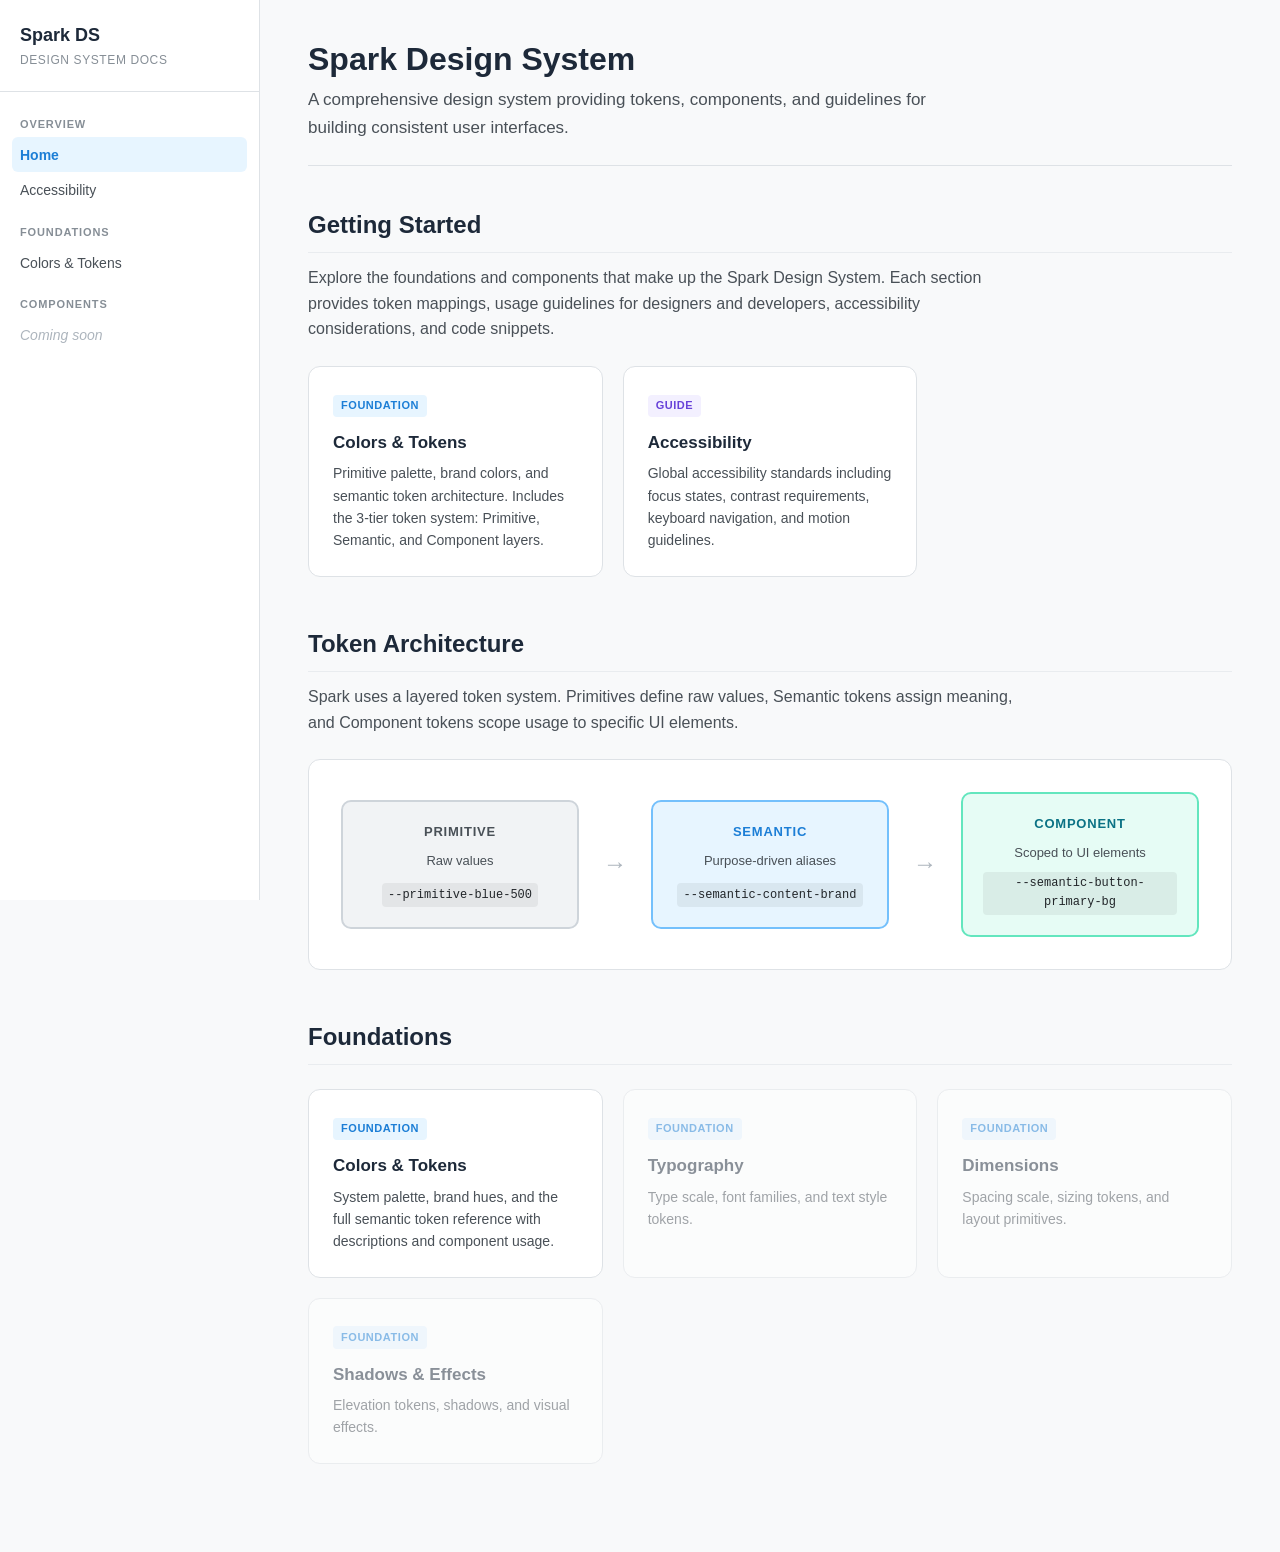
==== index.html @ 82841c3b "Add initial design system docs site with colors/tokens page Scaffold the Spark DS documentation site" ====
<!DOCTYPE html>
<html lang="en">
<head>
  <meta charset="UTF-8">
  <meta name="viewport" content="width=device-width, initial-scale=1.0">
  <title>Spark Design System</title>
  <link rel="stylesheet" href="css/tokens.css">
  <link rel="stylesheet" href="css/styles.css">
</head>
<body>
  <a href="#main" class="skip-link">Skip to main content</a>

  <button class="sidebar-toggle" aria-label="Toggle navigation" aria-expanded="false">
    <svg xmlns="http://www.w3.org/2000/svg" fill="none" viewBox="0 0 24 24" stroke="currentColor" stroke-width="2">
      <path stroke-linecap="round" stroke-linejoin="round" d="M4 6h16M4 12h16M4 18h16"/>
    </svg>
  </button>

  <div class="site-wrapper">
    <aside class="sidebar" role="navigation" aria-label="Main navigation">
      <div class="sidebar-header">
        <h1>Spark DS</h1>
        <div class="subtitle">Design System Docs</div>
      </div>
      <nav>
        <div class="sidebar-section">
          <div class="sidebar-section-title">Overview</div>
          <a href="index.html" class="sidebar-link active">Home</a>
          <a href="accessibility.html" class="sidebar-link">Accessibility</a>
        </div>
        <div class="sidebar-section">
          <div class="sidebar-section-title">Foundations</div>
          <a href="colors.html" class="sidebar-link">Colors &amp; Tokens</a>
        </div>
        <div class="sidebar-section">
          <div class="sidebar-section-title">Components</div>
          <span class="sidebar-link" style="color:#ADB5BD; font-style:italic;">Coming soon</span>
        </div>
      </nav>
    </aside>

    <main class="main-content" id="main">
      <div class="page-header">
        <h1>Spark Design System</h1>
        <p>A comprehensive design system providing tokens, components, and guidelines for building consistent user interfaces.</p>
      </div>

      <div class="doc-section">
        <h2>Getting Started</h2>
        <p>Explore the foundations and components that make up the Spark Design System. Each section provides token mappings, usage guidelines for designers and developers, accessibility considerations, and code snippets.</p>

        <div class="home-grid">
          <a href="colors.html" class="home-card">
            <span class="card-tag card-tag-foundation">Foundation</span>
            <h3>Colors &amp; Tokens</h3>
            <p>Primitive palette, brand colors, and semantic token architecture. Includes the 3-tier token system: Primitive, Semantic, and Component layers.</p>
          </a>

          <a href="accessibility.html" class="home-card">
            <span class="card-tag card-tag-guide">Guide</span>
            <h3>Accessibility</h3>
            <p>Global accessibility standards including focus states, contrast requirements, keyboard navigation, and motion guidelines.</p>
          </a>
        </div>
      </div>

      <div class="doc-section">
        <h2>Token Architecture</h2>
        <p>Spark uses a layered token system. Primitives define raw values, Semantic tokens assign meaning, and Component tokens scope usage to specific UI elements.</p>

        <div class="architecture-diagram">
          <div class="arch-layer arch-layer-primitive">
            <h4>Primitive</h4>
            <p>Raw values</p>
            <code>--primitive-blue-500</code>
          </div>
          <div class="arch-arrow" aria-hidden="true">&#8594;</div>
          <div class="arch-layer arch-layer-semantic">
            <h4>Semantic</h4>
            <p>Purpose-driven aliases</p>
            <code>--semantic-content-brand</code>
          </div>
          <div class="arch-arrow" aria-hidden="true">&#8594;</div>
          <div class="arch-layer arch-layer-component">
            <h4>Component</h4>
            <p>Scoped to UI elements</p>
            <code>--semantic-button-primary-bg</code>
          </div>
        </div>
      </div>

      <div class="doc-section">
        <h2>Foundations</h2>
        <div class="home-grid">
          <a href="colors.html" class="home-card">
            <span class="card-tag card-tag-foundation">Foundation</span>
            <h3>Colors &amp; Tokens</h3>
            <p>System palette, brand hues, and the full semantic token reference with descriptions and component usage.</p>
          </a>
          <div class="home-card" style="opacity:0.5; pointer-events:none;">
            <span class="card-tag card-tag-foundation">Foundation</span>
            <h3>Typography</h3>
            <p>Type scale, font families, and text style tokens.</p>
          </div>
          <div class="home-card" style="opacity:0.5; pointer-events:none;">
            <span class="card-tag card-tag-foundation">Foundation</span>
            <h3>Dimensions</h3>
            <p>Spacing scale, sizing tokens, and layout primitives.</p>
          </div>
          <div class="home-card" style="opacity:0.5; pointer-events:none;">
            <span class="card-tag card-tag-foundation">Foundation</span>
            <h3>Shadows &amp; Effects</h3>
            <p>Elevation tokens, shadows, and visual effects.</p>
          </div>
        </div>
      </div>
    </main>
  </div>

  <script src="js/main.js"></script>
</body>
</html>
---- css/tokens.css ----
:root {
  /* ============================================
     PRIMITIVE / SYSTEM COLORS
     Base palette values - do not use directly in components
     ============================================ */

  /* Neutral */
  --primitive-neutral-0: #FFFFFF;
  --primitive-neutral-50: #F8F9FA;
  --primitive-neutral-100: #F1F3F5;
  --primitive-neutral-200: #E9ECEF;
  --primitive-neutral-300: #DEE2E6;
  --primitive-neutral-400: #CED4DA;
  --primitive-neutral-500: #ADB5BD;
  --primitive-neutral-600: #868E96;
  --primitive-neutral-700: #495057;
  --primitive-neutral-800: #343A40;
  --primitive-neutral-900: #212529;
  --primitive-neutral-1000: #000000;

  /* Blue */
  --primitive-blue-100: #D0EBFF;
  --primitive-blue-200: #A5D8FF;
  --primitive-blue-300: #74C0FC;
  --primitive-blue-400: #339AF0;
  --primitive-blue-500: #1C7ED6;

  /* Deep Blue */
  --primitive-deep-blue-100: #D0D5DD;
  --primitive-deep-blue-200: #98A2B3;
  --primitive-deep-blue-300: #475467;
  --primitive-deep-blue-400: #344054;
  --primitive-deep-blue-500: #1D2939;

  /* Orange */
  --primitive-orange-100: #FFE8CC;
  --primitive-orange-200: #FFD19A;
  --primitive-orange-300: #FFA94D;
  --primitive-orange-400: #FF922B;
  --primitive-orange-500: #F76707;

  /* Pink */
  --primitive-pink-100: #FFDEEB;
  --primitive-pink-200: #FCC2D7;
  --primitive-pink-300: #FAA2C1;
  --primitive-pink-400: #F06595;
  --primitive-pink-500: #E64980;

  /* Violet */
  --primitive-violet-100: #E5DBFF;
  --primitive-violet-200: #D0BFFF;
  --primitive-violet-300: #B197FC;
  --primitive-violet-400: #9775FA;
  --primitive-violet-500: #7950F2;

  /* Red */
  --primitive-red-100: #FFE3E3;
  --primitive-red-200: #FFC9C9;
  --primitive-red-300: #FFA8A8;
  --primitive-red-400: #FF6B6B;
  --primitive-red-500: #FA5252;
  --primitive-red-600: #F03E3E;
  --primitive-red-700: #E03131;

  /* Green */
  --primitive-green-100: #D3F9D8;
  --primitive-green-200: #B2F2BB;
  --primitive-green-300: #8CE99A;
  --primitive-green-400: #51CF66;
  --primitive-green-500: #40C057;
  --primitive-green-600: #37B24D;
  --primitive-green-700: #2F9E44;

  /* Yellow */
  --primitive-yellow-100: #FFF3BF;
  --primitive-yellow-200: #FFEC99;
  --primitive-yellow-300: #FFE066;
  --primitive-yellow-400: #FFD43B;
  --primitive-yellow-500: #FCC419;
  --primitive-yellow-600: #FAB005;

  /* ============================================
     BRAND COLORS
     Brand palette - 5 shades per hue
     ============================================ */

  --brand-neutral-100: #F1F3F5;
  --brand-neutral-200: #E9ECEF;
  --brand-neutral-300: #DEE2E6;
  --brand-neutral-400: #CED4DA;
  --brand-neutral-500: #ADB5BD;

  --brand-blue-100: #D0EBFF;
  --brand-blue-200: #A5D8FF;
  --brand-blue-300: #74C0FC;
  --brand-blue-400: #339AF0;
  --brand-blue-500: #1C7ED6;

  --brand-deep-blue-100: #D0D5DD;
  --brand-deep-blue-200: #98A2B3;
  --brand-deep-blue-300: #475467;
  --brand-deep-blue-400: #344054;
  --brand-deep-blue-500: #1D2939;

  --brand-orange-100: #FFE8CC;
  --brand-orange-200: #FFD19A;
  --brand-orange-300: #FFA94D;
  --brand-orange-400: #FF922B;
  --brand-orange-500: #F76707;

  --brand-pink-100: #FFDEEB;
  --brand-pink-200: #FCC2D7;
  --brand-pink-300: #FAA2C1;
  --brand-pink-400: #F06595;
  --brand-pink-500: #E64980;

  --brand-violet-100: #E5DBFF;
  --brand-violet-200: #D0BFFF;
  --brand-violet-300: #B197FC;
  --brand-violet-400: #9775FA;
  --brand-violet-500: #7950F2;

  /* ============================================
     SEMANTIC TOKENS - BORDER
     ============================================ */
  --semantic-border-default: var(--primitive-neutral-300);
  --semantic-border-strong: var(--primitive-neutral-500);
  --semantic-border-active: var(--primitive-blue-500);
  --semantic-border-inverse: var(--primitive-neutral-0);
  --semantic-border-dark: var(--primitive-neutral-700);

  /* ============================================
     SEMANTIC TOKENS - CONTENT
     ============================================ */
  --semantic-content-brand: var(--primitive-blue-500);
  --semantic-content-inverse: var(--primitive-neutral-0);
  --semantic-content-primary: var(--primitive-neutral-900);
  --semantic-content-secondary: var(--primitive-neutral-600);
  --semantic-content-tertiary: var(--primitive-neutral-500);

  /* ============================================
     SEMANTIC TOKENS - SURFACE
     ============================================ */
  --semantic-surface-brand: var(--primitive-blue-500);
  --semantic-surface-canvas: var(--primitive-neutral-50);
  --semantic-surface-inverse: var(--primitive-neutral-900);
  --semantic-surface-muted: var(--primitive-neutral-100);
  --semantic-surface-subtle: var(--primitive-neutral-200);
  --semantic-surface-sunken: var(--primitive-neutral-100);
  --semantic-surface-tooltip: var(--primitive-neutral-800);
  --semantic-surface-white: var(--primitive-neutral-0);

  /* ============================================
     SEMANTIC TOKENS - ACTION
     ============================================ */

  /* Action / Primary */
  --semantic-action-primary-bg-default: var(--primitive-blue-500);
  --semantic-action-primary-bg-hover: var(--primitive-blue-400);
  --semantic-action-primary-bg-click-on: var(--primitive-blue-500);
  --semantic-action-primary-bg-inverse: var(--primitive-neutral-0);
  --semantic-action-primary-border-default: var(--primitive-neutral-300);
  --semantic-action-primary-border-hover: var(--primitive-blue-500);
  --semantic-action-primary-border-click-on: var(--primitive-blue-400);
  --semantic-action-primary-border-focus: var(--primitive-blue-300);
  --semantic-action-primary-content-on-surface: var(--primitive-neutral-900);
  --semantic-action-primary-content-on-surface-subtle: var(--primitive-neutral-600);
  --semantic-action-primary-content-on-surface-inverse: var(--primitive-neutral-0);
  --semantic-action-primary-content-on-surface-active: var(--primitive-blue-500);
  --semantic-action-primary-content-on-surface-hover: var(--primitive-blue-400);

  /* Action / Secondary */
  --semantic-action-secondary-bg-default: var(--primitive-neutral-0);
  --semantic-action-secondary-bg-hover: var(--primitive-neutral-50);
  --semantic-action-secondary-bg-click-on: var(--primitive-neutral-100);
  --semantic-action-secondary-on-surface: var(--primitive-neutral-900);
  --semantic-action-secondary-border: var(--primitive-neutral-300);

  /* Action / Disabled */
  --semantic-action-disabled-bg-primary: var(--primitive-neutral-100);
  --semantic-action-disabled-bg-secondary: var(--primitive-neutral-200);
  --semantic-action-disabled-bg-tertiary: var(--primitive-neutral-50);
  --semantic-action-disabled-content-on-surface: var(--primitive-neutral-400);
  --semantic-action-disabled-border: var(--primitive-neutral-200);

  /* Action / Danger */
  --semantic-action-danger-border: var(--primitive-red-500);
  --semantic-action-danger-content-on-surface: var(--primitive-red-500);

  /* ============================================
     SEMANTIC TOKENS - BUTTON
     ============================================ */

  /* Button / Primary */
  --semantic-button-primary-bg-default: var(--primitive-blue-500);
  --semantic-button-primary-bg-hover-click-on: var(--primitive-blue-400);
  --semantic-button-primary-content-on-surface: var(--primitive-neutral-0);

  /* Button / Secondary */
  --semantic-button-secondary-bg-default: var(--primitive-neutral-0);
  --semantic-button-secondary-bg-hover: var(--primitive-neutral-50);
  --semantic-button-secondary-bg-click-on: var(--primitive-neutral-100);
  --semantic-button-secondary-border: var(--primitive-neutral-300);
  --semantic-button-secondary-border-hover: var(--primitive-blue-500);
  --semantic-button-secondary-content-on-surface: var(--primitive-neutral-900);

  /* Button / Tertiary */
  --semantic-button-tertiary-bg-default: var(--primitive-neutral-0);
  --semantic-button-tertiary-bg-click-on: var(--primitive-neutral-100);
  --semantic-button-tertiary-border: var(--primitive-neutral-200);
  --semantic-button-tertiary-content-on-surface: var(--primitive-neutral-700);
  --semantic-button-tertiary-content-on-surface-hover-click-on: var(--primitive-blue-500);

  /* Button / Tertiary Icon Button */
  --semantic-button-tertiary-icon-button-bg-default: var(--primitive-neutral-0);
  --semantic-button-tertiary-icon-button-bg-hover: var(--primitive-neutral-100);
  --semantic-button-tertiary-icon-button-bg-click-on: var(--primitive-neutral-200);
  --semantic-button-tertiary-icon-button-content-on-surface: var(--primitive-neutral-700);

  /* Button / Ghost */
  --semantic-button-ghost-bg-hover: var(--primitive-neutral-50);
  --semantic-button-ghost-bg-click-on: var(--primitive-neutral-100);
  --semantic-button-ghost-content-on-surface-default: var(--primitive-neutral-900);

  /* Button / Ghost Danger */
  --semantic-button-ghost-danger-bg-surface: var(--primitive-red-100);
  --semantic-button-ghost-danger-bg-hover: var(--primitive-red-200);
  --semantic-button-ghost-danger-border: var(--primitive-red-500);
  --semantic-button-ghost-danger-content-on-surface: var(--primitive-red-600);

  /* Button / Link */
  --semantic-button-link-content-on-surface-default: var(--primitive-blue-500);
  --semantic-button-link-content-on-surface-hover-focused-click-on: var(--primitive-blue-400);

  /* Button / Text */
  --semantic-button-text-bg-hover: var(--primitive-neutral-50);
  --semantic-button-text-bg-click-on: var(--primitive-neutral-100);
  --semantic-button-text-content-on-surface-default: var(--primitive-neutral-700);
  --semantic-button-text-content-on-surface-hover: var(--primitive-neutral-800);
  --semantic-button-text-content-on-surface-click-on: var(--primitive-neutral-700);

  /* Button / Disabled */
  --semantic-button-disabled-bg: var(--primitive-neutral-100);
  --semantic-button-disabled-content-on-action: var(--primitive-neutral-400);

  /* Button / Primary Danger */
  --semantic-button-primary-danger-bg-default: var(--primitive-red-500);
  --semantic-button-primary-danger-bg-hover: var(--primitive-red-600);
  --semantic-button-primary-danger-bg-click-on: var(--primitive-red-700);
  --semantic-button-primary-danger-content-on-surface: var(--primitive-neutral-0);

  /* Button / Secondary Danger */
  --semantic-button-secondary-danger-bg-default: var(--primitive-neutral-0);
  --semantic-button-secondary-danger-bg-hover: var(--primitive-red-100);
  --semantic-button-secondary-danger-bg-click-on: var(--primitive-red-200);
  --semantic-button-secondary-danger-border: var(--primitive-red-500);
  --semantic-button-secondary-danger-content-on-surface: var(--primitive-red-600);

  /* Button / Notification */
  --semantic-button-notification-bg-hover: var(--primitive-neutral-200);
  --semantic-button-notification-border: var(--primitive-neutral-0);
  --semantic-button-notification-content-on-surface: var(--primitive-neutral-0);
  --semantic-button-notification-content-on-surface-disabled: var(--primitive-neutral-400);

  /* Button / Focus */
  --semantic-button-border-focus: var(--primitive-blue-300);

  /* ============================================
     SEMANTIC TOKENS - FEEDBACK
     ============================================ */

  /* Feedback / Critical */
  --semantic-feedback-critical-on-surface: var(--primitive-red-600);
  --semantic-feedback-critical-border: var(--primitive-red-500);
  --semantic-feedback-critical-surface-subtle: var(--primitive-red-100);
  --semantic-feedback-critical-surface-muted: var(--primitive-red-200);
  --semantic-feedback-critical-surface-elevated: var(--primitive-red-500);

  /* Feedback / Success */
  --semantic-feedback-success-on-surface: var(--primitive-green-700);
  --semantic-feedback-success-border: var(--primitive-green-500);
  --semantic-feedback-success-surface-subtle: var(--primitive-green-100);
  --semantic-feedback-success-surface-muted: var(--primitive-green-200);
  --semantic-feedback-success-surface-elevated: var(--primitive-green-600);

  /* Feedback / Warning */
  --semantic-feedback-warning-on-surface: var(--primitive-yellow-600);
  --semantic-feedback-warning-on-surface-elevated: var(--primitive-yellow-500);
  --semantic-feedback-warning-border: var(--primitive-yellow-500);
  --semantic-feedback-warning-surface-subtle: var(--primitive-yellow-100);
  --semantic-feedback-warning-surface-muted: var(--primitive-yellow-200);
  --semantic-feedback-warning-surface-elevated: var(--primitive-yellow-500);

  /* Feedback / Info */
  --semantic-feedback-info-on-surface: var(--primitive-blue-500);
  --semantic-feedback-info-border: var(--primitive-blue-400);
  --semantic-feedback-info-surface-subtle: var(--primitive-blue-100);
  --semantic-feedback-info-surface-muted: var(--primitive-blue-200);
  --semantic-feedback-info-surface-elevated: var(--primitive-blue-500);

  /* Feedback / Default */
  --semantic-feedback-default-surface: var(--primitive-neutral-200);
  --semantic-feedback-default-on-surface: var(--primitive-neutral-700);
  --semantic-feedback-default-border: var(--primitive-neutral-300);

  /* ============================================
     SEMANTIC TOKENS - TAG
     ============================================ */

  --semantic-tag-bg-accent-01: #EDF2FF;
  --semantic-tag-bg-accent-02: #FFF4E6;
  --semantic-tag-bg-accent-03: #E6FCF5;
  --semantic-tag-bg-accent-04: #FFF0F6;
  --semantic-tag-bg-accent-05: #F3F0FF;
  --semantic-tag-bg-accent-06: #FFF9DB;
  --semantic-tag-bg-accent-07: #E3FAFC;
  --semantic-tag-bg-accent-08: #F8F0FC;
  --semantic-tag-bg-accent-09: #EBFBEE;

  --semantic-tag-text-accent-01: #364FC7;
  --semantic-tag-text-accent-02: #E8590C;
  --semantic-tag-text-accent-03: #0B7285;
  --semantic-tag-text-accent-04: #C2255C;
  --semantic-tag-text-accent-05: #6741D9;
  --semantic-tag-text-accent-06: #E67700;
  --semantic-tag-text-accent-07: #1098AD;
  --semantic-tag-text-accent-08: #9C36B5;
  --semantic-tag-text-accent-09: #2F9E44;
}
---- css/styles.css ----
/* ============================================
   RESET & BASE
   ============================================ */

*,
*::before,
*::after {
  box-sizing: border-box;
  margin: 0;
  padding: 0;
}

html {
  font-size: 16px;
  scroll-behavior: smooth;
}

body {
  font-family: -apple-system, BlinkMacSystemFont, "Segoe UI", Roboto, "Helvetica Neue", Arial, sans-serif;
  line-height: 1.6;
  color: #212529;
  background-color: #F8F9FA;
}

/* ============================================
   SKIP LINK (A11y)
   ============================================ */

.skip-link {
  position: absolute;
  top: -100%;
  left: 1rem;
  z-index: 1000;
  padding: 0.75rem 1.5rem;
  background: #1C7ED6;
  color: #fff;
  text-decoration: none;
  border-radius: 0 0 6px 6px;
  font-weight: 600;
}

.skip-link:focus {
  top: 0;
}

/* ============================================
   LAYOUT
   ============================================ */

.site-wrapper {
  display: flex;
  min-height: 100vh;
}

/* ============================================
   SIDEBAR
   ============================================ */

.sidebar {
  width: 260px;
  flex-shrink: 0;
  background: #fff;
  border-right: 1px solid #DEE2E6;
  padding: 1.5rem 0;
  position: fixed;
  top: 0;
  left: 0;
  bottom: 0;
  overflow-y: auto;
  z-index: 100;
  transition: transform 0.2s ease;
}

.sidebar-header {
  padding: 0 1.25rem 1.25rem;
  border-bottom: 1px solid #DEE2E6;
  margin-bottom: 1rem;
}

.sidebar-header h1 {
  font-size: 1.125rem;
  font-weight: 700;
  color: #1D2939;
  line-height: 1.3;
}

.sidebar-header .subtitle {
  font-size: 0.75rem;
  color: #868E96;
  text-transform: uppercase;
  letter-spacing: 0.05em;
  margin-top: 0.25rem;
}

.sidebar nav {
  padding: 0 0.75rem;
}

.sidebar-section {
  margin-bottom: 0.5rem;
}

.sidebar-section-title {
  font-size: 0.6875rem;
  font-weight: 700;
  text-transform: uppercase;
  letter-spacing: 0.08em;
  color: #868E96;
  padding: 0.5rem 0.5rem 0.25rem;
}

.sidebar-link {
  display: block;
  padding: 0.4rem 0.5rem;
  font-size: 0.875rem;
  color: #495057;
  text-decoration: none;
  border-radius: 6px;
  transition: background-color 0.15s ease, color 0.15s ease;
}

.sidebar-link:hover {
  background-color: #F1F3F5;
  color: #212529;
}

.sidebar-link:focus-visible {
  outline: 2px solid #1C7ED6;
  outline-offset: -2px;
}

.sidebar-link.active {
  background-color: #E7F5FF;
  color: #1C7ED6;
  font-weight: 600;
}

.sidebar-toggle {
  display: none;
  position: fixed;
  top: 0.75rem;
  left: 0.75rem;
  z-index: 200;
  width: 40px;
  height: 40px;
  border: 1px solid #DEE2E6;
  border-radius: 8px;
  background: #fff;
  cursor: pointer;
  align-items: center;
  justify-content: center;
}

.sidebar-toggle:focus-visible {
  outline: 2px solid #1C7ED6;
  outline-offset: 2px;
}

.sidebar-toggle svg {
  width: 20px;
  height: 20px;
  color: #495057;
}

/* ============================================
   MAIN CONTENT
   ============================================ */

.main-content {
  flex: 1;
  margin-left: 260px;
  padding: 2.5rem 3rem;
  max-width: 1200px;
}

.page-header {
  margin-bottom: 2.5rem;
  padding-bottom: 1.5rem;
  border-bottom: 1px solid #DEE2E6;
}

.page-header h1 {
  font-size: 2rem;
  font-weight: 700;
  color: #1D2939;
  line-height: 1.2;
}

.page-header p {
  font-size: 1.0625rem;
  color: #495057;
  margin-top: 0.5rem;
  max-width: 680px;
}

/* ============================================
   SECTIONS
   ============================================ */

.doc-section {
  margin-bottom: 3rem;
}

.doc-section h2 {
  font-size: 1.5rem;
  font-weight: 700;
  color: #1D2939;
  margin-bottom: 0.75rem;
  padding-bottom: 0.5rem;
  border-bottom: 1px solid #E9ECEF;
}

.doc-section h3 {
  font-size: 1.125rem;
  font-weight: 600;
  color: #344054;
  margin-bottom: 0.5rem;
  margin-top: 1.5rem;
}

.doc-section p {
  color: #495057;
  margin-bottom: 1rem;
  max-width: 720px;
}

/* ============================================
   TOKEN ARCHITECTURE DIAGRAM
   ============================================ */

.architecture-diagram {
  display: flex;
  align-items: center;
  gap: 1.5rem;
  padding: 2rem;
  background: #fff;
  border: 1px solid #DEE2E6;
  border-radius: 12px;
  margin: 1.5rem 0;
  overflow-x: auto;
}

.arch-layer {
  flex: 1;
  min-width: 180px;
  padding: 1.25rem;
  border-radius: 10px;
  text-align: center;
}

.arch-layer-primitive {
  background: #F1F3F5;
  border: 2px solid #CED4DA;
}

.arch-layer-semantic {
  background: #E7F5FF;
  border: 2px solid #74C0FC;
}

.arch-layer-component {
  background: #E6FCF5;
  border: 2px solid #63E6BE;
}

.arch-layer h4 {
  font-size: 0.8125rem;
  font-weight: 700;
  text-transform: uppercase;
  letter-spacing: 0.06em;
  margin-bottom: 0.5rem;
}

.arch-layer-primitive h4 { color: #495057; }
.arch-layer-semantic h4 { color: #1C7ED6; }
.arch-layer-component h4 { color: #0B7285; }

.arch-layer p {
  font-size: 0.8125rem;
  color: #495057;
  margin-bottom: 0.5rem;
}

.arch-layer code {
  display: inline-block;
  font-size: 0.75rem;
  background: rgba(0,0,0,0.06);
  padding: 0.15rem 0.4rem;
  border-radius: 4px;
  font-family: "SF Mono", "Fira Code", monospace;
}

.arch-arrow {
  font-size: 1.5rem;
  color: #ADB5BD;
  flex-shrink: 0;
}

/* ============================================
   SEARCH / FILTER
   ============================================ */

.token-search-wrapper {
  position: relative;
  margin-bottom: 1.5rem;
  max-width: 480px;
}

.token-search {
  width: 100%;
  padding: 0.625rem 0.875rem 0.625rem 2.5rem;
  font-size: 0.875rem;
  border: 1px solid #CED4DA;
  border-radius: 8px;
  background: #fff;
  color: #212529;
  transition: border-color 0.15s ease, box-shadow 0.15s ease;
}

.token-search:focus {
  outline: none;
  border-color: #1C7ED6;
  box-shadow: 0 0 0 3px rgba(28, 126, 214, 0.15);
}

.token-search-icon {
  position: absolute;
  left: 0.75rem;
  top: 50%;
  transform: translateY(-50%);
  width: 18px;
  height: 18px;
  color: #ADB5BD;
  pointer-events: none;
}

.token-search-count {
  font-size: 0.8125rem;
  color: #868E96;
  margin-top: 0.35rem;
}

/* ============================================
   COLOR SWATCH GRID (Primitives & Brand)
   ============================================ */

.swatch-group {
  margin-bottom: 2rem;
}

.swatch-group h3 {
  margin-top: 0;
}

.swatch-grid {
  display: grid;
  grid-template-columns: repeat(auto-fill, minmax(140px, 1fr));
  gap: 0.75rem;
}

.swatch-card {
  border: 1px solid #E9ECEF;
  border-radius: 10px;
  overflow: hidden;
  background: #fff;
  transition: box-shadow 0.15s ease;
}

.swatch-card:hover {
  box-shadow: 0 2px 8px rgba(0,0,0,0.08);
}

.swatch-color {
  height: 72px;
  width: 100%;
}

.swatch-info {
  padding: 0.5rem 0.625rem;
}

.swatch-name {
  font-size: 0.75rem;
  font-weight: 600;
  color: #344054;
  display: block;
}

.swatch-value {
  font-size: 0.6875rem;
  font-family: "SF Mono", "Fira Code", monospace;
  color: #868E96;
  display: block;
  margin-top: 0.125rem;
}

/* ============================================
   TOKEN TABLES
   ============================================ */

.token-category {
  margin-bottom: 2.5rem;
}

.token-category h3 {
  margin-top: 0;
  margin-bottom: 1rem;
  font-size: 1.125rem;
  font-weight: 600;
  color: #344054;
}

.token-table-wrapper {
  overflow-x: auto;
  border: 1px solid #DEE2E6;
  border-radius: 10px;
  background: #fff;
}

.token-table {
  width: 100%;
  border-collapse: collapse;
  font-size: 0.8125rem;
}

.token-table thead {
  background: #F8F9FA;
  position: sticky;
  top: 0;
  z-index: 1;
}

.token-table th {
  text-align: left;
  padding: 0.625rem 0.875rem;
  font-weight: 600;
  color: #495057;
  border-bottom: 2px solid #DEE2E6;
  white-space: nowrap;
  font-size: 0.75rem;
  text-transform: uppercase;
  letter-spacing: 0.04em;
}

.token-table td {
  padding: 0.625rem 0.875rem;
  border-bottom: 1px solid #F1F3F5;
  vertical-align: middle;
  color: #344054;
}

.token-table tbody tr {
  transition: background-color 0.1s ease;
}

.token-table tbody tr:hover {
  background-color: #F8F9FA;
}

.token-table tbody tr:last-child td {
  border-bottom: none;
}

.token-table tbody tr.hidden {
  display: none;
}

.token-name-cell {
  display: flex;
  align-items: center;
  gap: 0.5rem;
}

.token-swatch {
  width: 24px;
  height: 24px;
  border-radius: 6px;
  border: 1px solid rgba(0,0,0,0.1);
  flex-shrink: 0;
}

.token-name {
  font-family: "SF Mono", "Fira Code", monospace;
  font-size: 0.8125rem;
  color: #1D2939;
  word-break: break-all;
}

.token-value {
  font-family: "SF Mono", "Fira Code", monospace;
  font-size: 0.75rem;
  color: #868E96;
}

.token-description {
  font-size: 0.8125rem;
  color: #495057;
  max-width: 300px;
}

.token-usage {
  font-size: 0.75rem;
  color: #868E96;
  max-width: 280px;
}

/* Copy button */
.copy-btn {
  display: inline-flex;
  align-items: center;
  justify-content: center;
  width: 28px;
  height: 28px;
  border: 1px solid #DEE2E6;
  border-radius: 6px;
  background: #fff;
  cursor: pointer;
  color: #868E96;
  flex-shrink: 0;
  transition: all 0.15s ease;
}

.copy-btn:hover {
  border-color: #1C7ED6;
  color: #1C7ED6;
  background: #E7F5FF;
}

.copy-btn:focus-visible {
  outline: 2px solid #1C7ED6;
  outline-offset: 2px;
}

.copy-btn svg {
  width: 14px;
  height: 14px;
}

.copy-btn.copied {
  border-color: #40C057;
  color: #40C057;
  background: #D3F9D8;
}

/* ============================================
   HOME PAGE
   ============================================ */

.home-grid {
  display: grid;
  grid-template-columns: repeat(auto-fill, minmax(280px, 1fr));
  gap: 1.25rem;
  margin-top: 1.5rem;
}

.home-card {
  display: block;
  padding: 1.5rem;
  background: #fff;
  border: 1px solid #DEE2E6;
  border-radius: 12px;
  text-decoration: none;
  transition: box-shadow 0.15s ease, border-color 0.15s ease;
}

.home-card:hover {
  border-color: #74C0FC;
  box-shadow: 0 4px 12px rgba(28, 126, 214, 0.1);
}

.home-card:focus-visible {
  outline: 2px solid #1C7ED6;
  outline-offset: 2px;
}

.home-card h3 {
  font-size: 1.0625rem;
  font-weight: 600;
  color: #1D2939;
  margin-bottom: 0.375rem;
  margin-top: 0;
}

.home-card p {
  font-size: 0.875rem;
  color: #495057;
  margin: 0;
}

.home-card .card-tag {
  display: inline-block;
  font-size: 0.6875rem;
  font-weight: 600;
  text-transform: uppercase;
  letter-spacing: 0.05em;
  padding: 0.15rem 0.5rem;
  border-radius: 4px;
  margin-bottom: 0.75rem;
}

.card-tag-foundation {
  background: #E7F5FF;
  color: #1C7ED6;
}

.card-tag-component {
  background: #E6FCF5;
  color: #0B7285;
}

.card-tag-guide {
  background: #F3F0FF;
  color: #6741D9;
}

/* ============================================
   ACCESSIBILITY PAGE
   ============================================ */

.a11y-principle {
  padding: 1.5rem;
  background: #fff;
  border: 1px solid #DEE2E6;
  border-radius: 10px;
  margin-bottom: 1.25rem;
}

.a11y-principle h3 {
  margin-top: 0;
}

.a11y-principle ul {
  margin: 0.5rem 0 0 1.25rem;
  color: #495057;
}

.a11y-principle li {
  margin-bottom: 0.25rem;
  font-size: 0.9375rem;
}

/* ============================================
   RESPONSIVE
   ============================================ */

@media (max-width: 768px) {
  .sidebar {
    transform: translateX(-100%);
  }

  .sidebar.open {
    transform: translateX(0);
  }

  .sidebar-toggle {
    display: flex;
  }

  .main-content {
    margin-left: 0;
    padding: 1.25rem;
    padding-top: 3.5rem;
  }

  .architecture-diagram {
    flex-direction: column;
  }

  .arch-arrow {
    transform: rotate(90deg);
  }

  .token-table {
    font-size: 0.75rem;
  }

  .token-table th,
  .token-table td {
    padding: 0.5rem 0.625rem;
  }
}
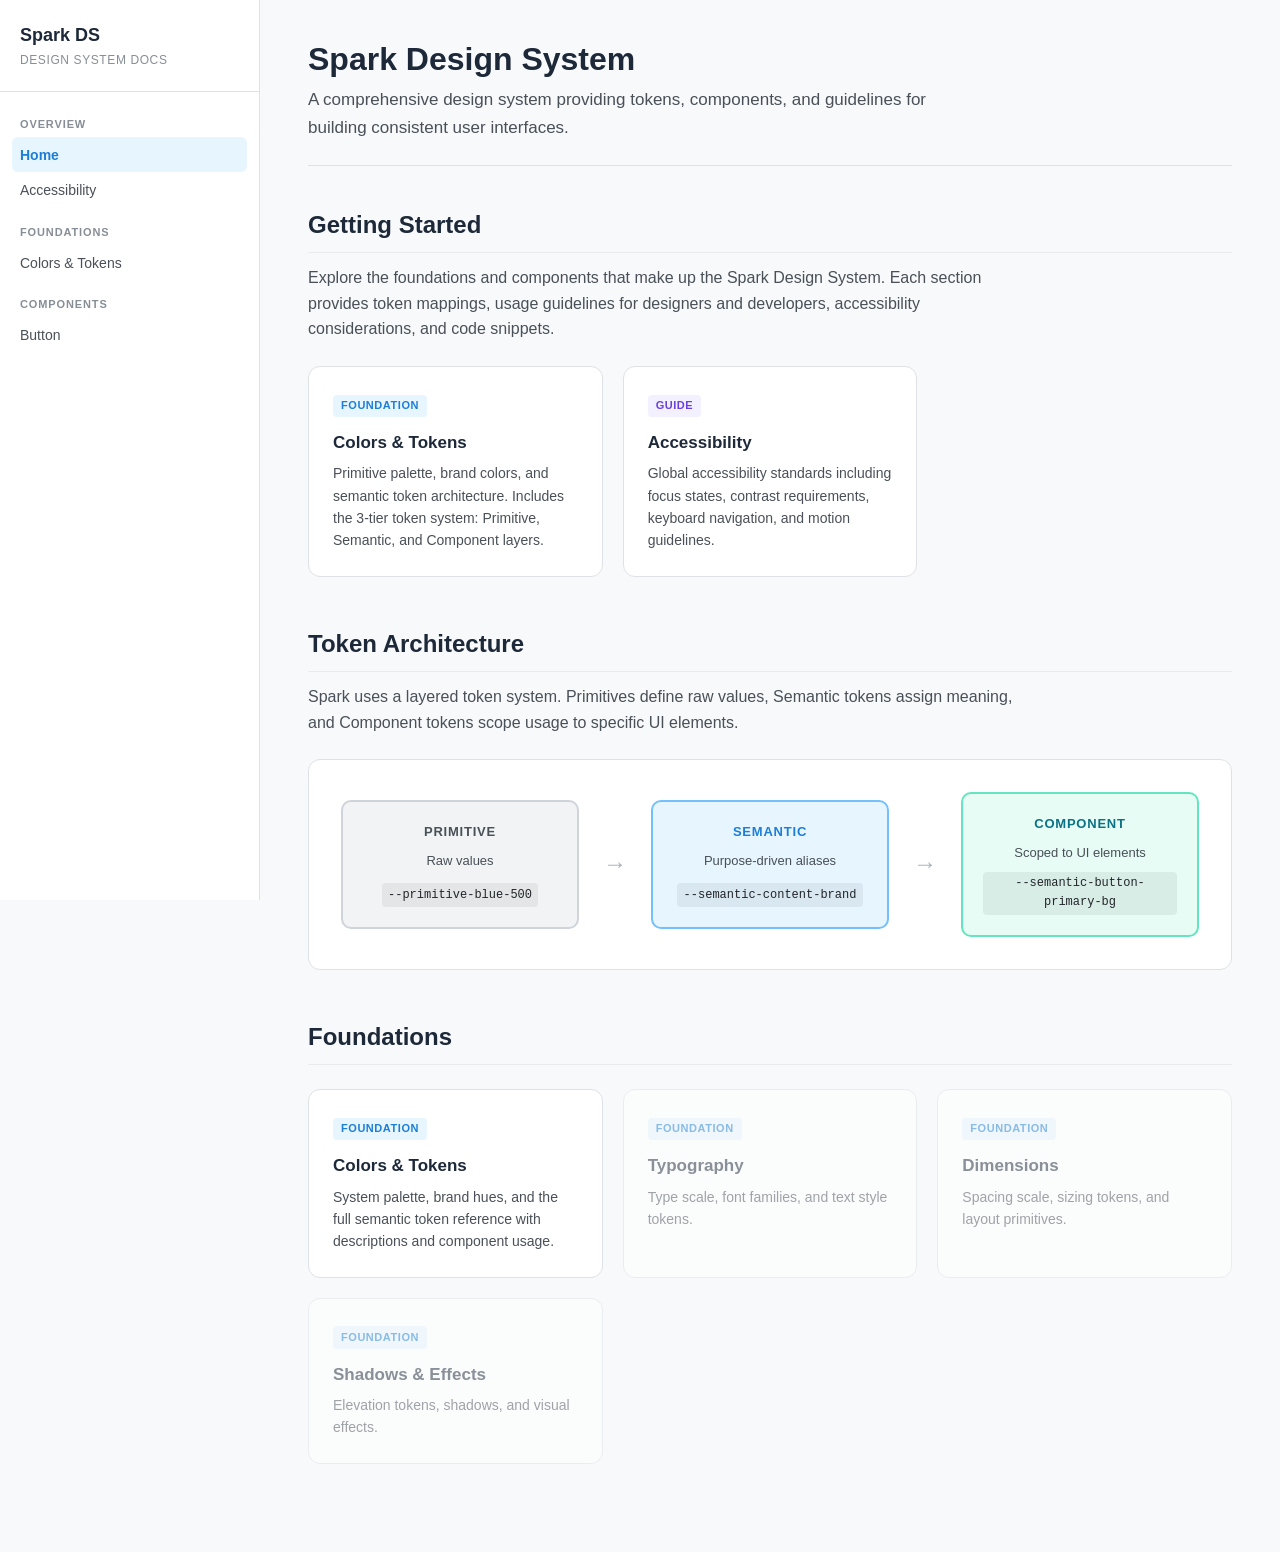
==== commit 1abadf8a: "Add Button component docs with live previews Document Button variants (including danger and icon-onl" ====
--- a/index.html
+++ b/index.html
@@ -34,7 +34,7 @@
         </div>
         <div class="sidebar-section">
           <div class="sidebar-section-title">Components</div>
-          <span class="sidebar-link" style="color:#ADB5BD; font-style:italic;">Coming soon</span>
+          <a href="button.html" class="sidebar-link">Button</a>
         </div>
       </nav>
     </aside>
--- a/css/styles.css
+++ b/css/styles.css
@@ -640,6 +640,144 @@
 }
 
 /* ============================================
+   CODE BLOCKS
+   ============================================ */
+
+.code-block {
+  display: block;
+  padding: 1rem 1.25rem;
+  background: #1D2939;
+  color: #E9ECEF;
+  font-family: "SF Mono", "Fira Code", "Consolas", monospace;
+  font-size: 0.8125rem;
+  line-height: 1.6;
+  border-radius: 8px;
+  overflow-x: auto;
+  white-space: pre;
+  margin: 0.75rem 0 1.25rem;
+}
+
+pre {
+  margin: 0;
+}
+
+/* ============================================
+   PROPS TABLE
+   ============================================ */
+
+.props-table {
+  width: 100%;
+  border-collapse: collapse;
+  font-size: 0.8125rem;
+}
+
+.props-table thead {
+  background: #F8F9FA;
+}
+
+.props-table th {
+  text-align: left;
+  padding: 0.625rem 0.875rem;
+  font-weight: 600;
+  color: #495057;
+  border-bottom: 2px solid #DEE2E6;
+  font-size: 0.75rem;
+  text-transform: uppercase;
+  letter-spacing: 0.04em;
+}
+
+.props-table td {
+  padding: 0.625rem 0.875rem;
+  border-bottom: 1px solid #F1F3F5;
+  vertical-align: top;
+  color: #344054;
+}
+
+.props-table tbody tr:last-child td {
+  border-bottom: none;
+}
+
+.props-table code {
+  font-size: 0.75rem;
+  background: #F1F3F5;
+  padding: 0.1rem 0.35rem;
+  border-radius: 4px;
+  font-family: "SF Mono", "Fira Code", monospace;
+  color: #C2255C;
+}
+
+/* ============================================
+   VARIANT GRID
+   ============================================ */
+
+.variant-grid {
+  display: grid;
+  grid-template-columns: repeat(auto-fill, minmax(160px, 1fr));
+  gap: 1rem;
+  margin: 1rem 0;
+}
+
+.variant-card {
+  padding: 1rem;
+  background: #fff;
+  border: 1px solid #E9ECEF;
+  border-radius: 10px;
+  text-align: center;
+}
+
+.variant-card .variant-label {
+  font-size: 0.75rem;
+  font-weight: 600;
+  color: #495057;
+  margin-top: 0.5rem;
+}
+
+.variant-card .variant-sublabel {
+  font-size: 0.6875rem;
+  color: #868E96;
+}
+
+/* ============================================
+   USAGE EXAMPLES LIST
+   ============================================ */
+
+.usage-list {
+  list-style: none;
+  padding: 0;
+}
+
+.usage-list li {
+  padding: 0.75rem 1rem;
+  background: #fff;
+  border: 1px solid #E9ECEF;
+  border-radius: 8px;
+  margin-bottom: 0.5rem;
+  font-size: 0.9375rem;
+  color: #344054;
+}
+
+.usage-list li strong {
+  color: #1D2939;
+}
+
+/* ============================================
+   GUIDELINES COLUMNS
+   ============================================ */
+
+.guidelines-columns {
+  display: grid;
+  grid-template-columns: 1fr 1fr;
+  gap: 1.5rem;
+  margin: 1rem 0;
+}
+
+@media (max-width: 768px) {
+  .guidelines-columns {
+    grid-template-columns: 1fr;
+  }
+}
+
+/* ============================================
    RESPONSIVE
    ============================================ */
 
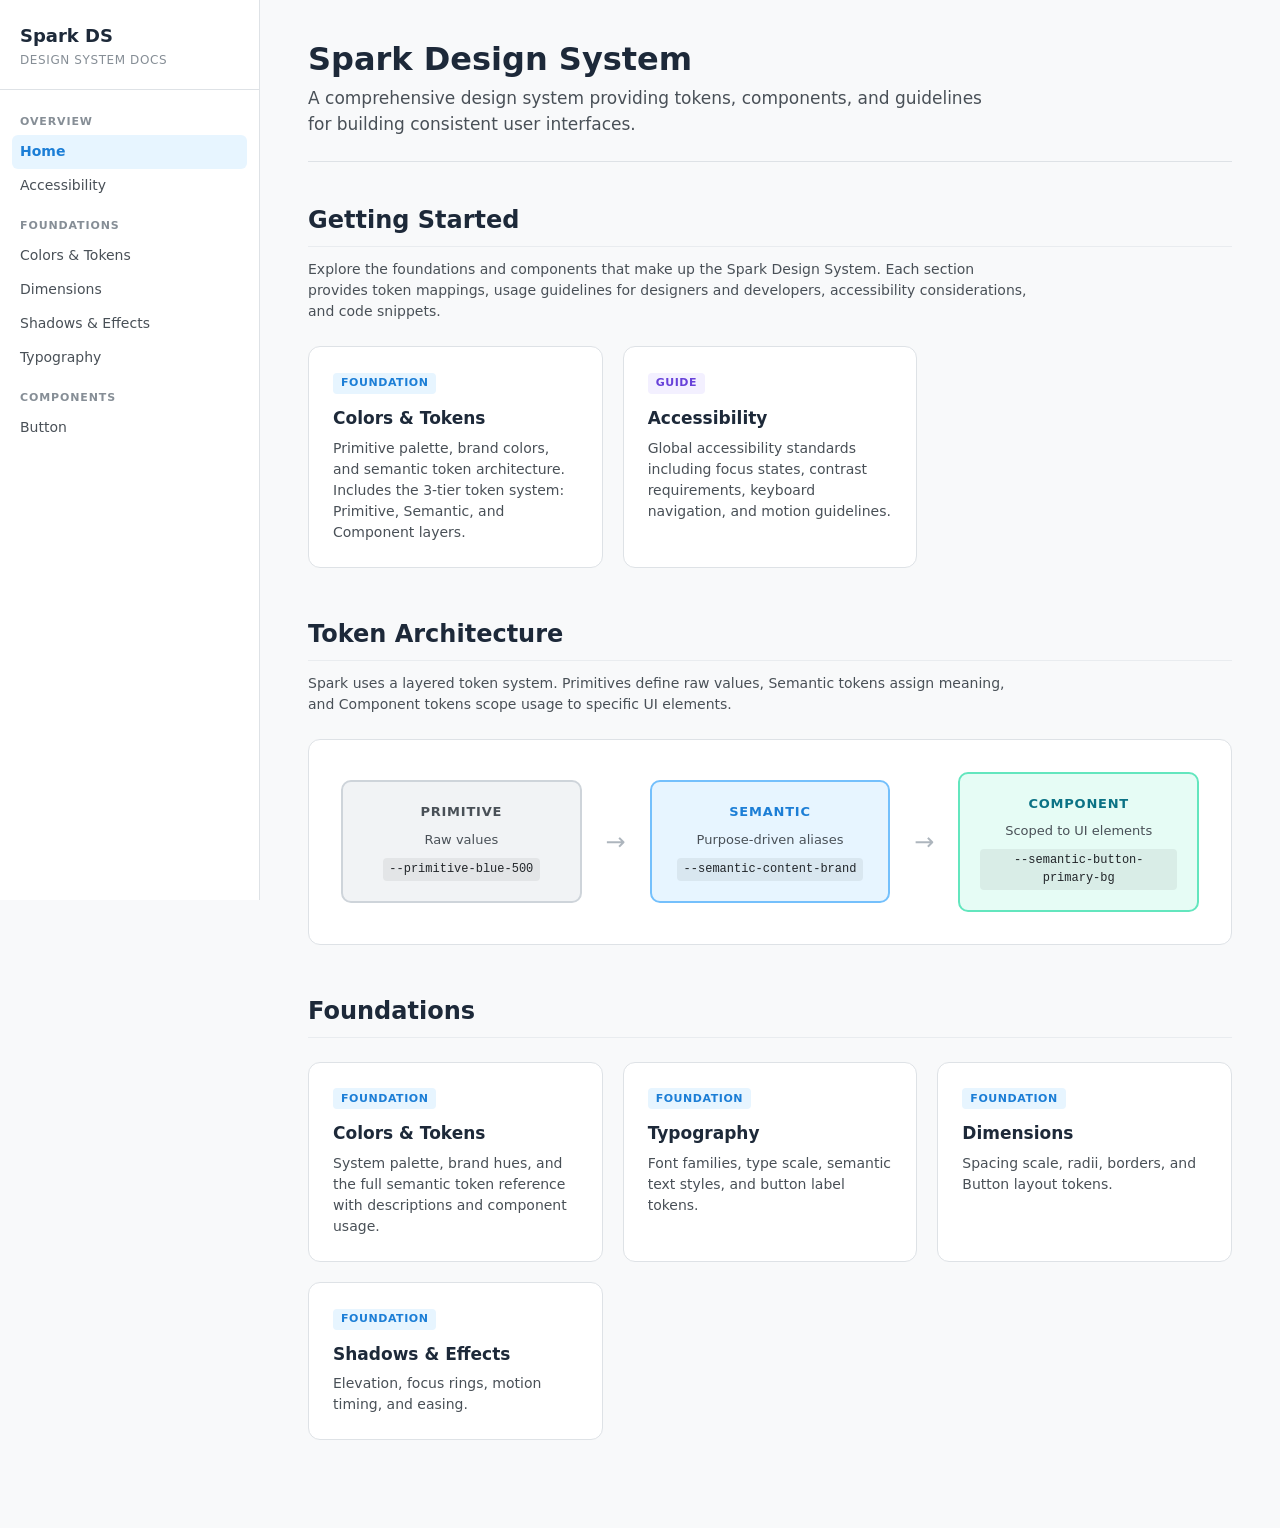
==== commit 16db8186: "Add typography, dimensions, shadows docs and GitHub Pages Extend tokens with type, spacing, radius, " ====
--- a/index.html
+++ b/index.html
@@ -31,6 +31,9 @@
         <div class="sidebar-section">
           <div class="sidebar-section-title">Foundations</div>
           <a href="colors.html" class="sidebar-link">Colors &amp; Tokens</a>
+          <a href="dimensions.html" class="sidebar-link">Dimensions</a>
+          <a href="shadows-effects.html" class="sidebar-link">Shadows &amp; Effects</a>
+          <a href="typography.html" class="sidebar-link">Typography</a>
         </div>
         <div class="sidebar-section">
           <div class="sidebar-section-title">Components</div>
@@ -97,21 +100,21 @@
             <h3>Colors &amp; Tokens</h3>
             <p>System palette, brand hues, and the full semantic token reference with descriptions and component usage.</p>
           </a>
-          <div class="home-card" style="opacity:0.5; pointer-events:none;">
+          <a href="typography.html" class="home-card">
             <span class="card-tag card-tag-foundation">Foundation</span>
             <h3>Typography</h3>
-            <p>Type scale, font families, and text style tokens.</p>
-          </div>
-          <div class="home-card" style="opacity:0.5; pointer-events:none;">
+            <p>Font families, type scale, semantic text styles, and button label tokens.</p>
+          </a>
+          <a href="dimensions.html" class="home-card">
             <span class="card-tag card-tag-foundation">Foundation</span>
             <h3>Dimensions</h3>
-            <p>Spacing scale, sizing tokens, and layout primitives.</p>
-          </div>
-          <div class="home-card" style="opacity:0.5; pointer-events:none;">
+            <p>Spacing scale, radii, borders, and Button layout tokens.</p>
+          </a>
+          <a href="shadows-effects.html" class="home-card">
             <span class="card-tag card-tag-foundation">Foundation</span>
             <h3>Shadows &amp; Effects</h3>
-            <p>Elevation tokens, shadows, and visual effects.</p>
-          </div>
+            <p>Elevation, focus rings, motion timing, and easing.</p>
+          </a>
         </div>
       </div>
     </main>
--- a/css/tokens.css
+++ b/css/tokens.css
@@ -326,4 +326,152 @@
   --semantic-tag-text-accent-07: #1098AD;
   --semantic-tag-text-accent-08: #9C36B5;
   --semantic-tag-text-accent-09: #2F9E44;
+
+  /* ============================================
+     PRIMITIVE TYPOGRAPHY
+     Base type scale and families
+     ============================================ */
+
+  --primitive-font-family-sans: system-ui, -apple-system, BlinkMacSystemFont, "Segoe UI", Roboto, "Helvetica Neue", Arial, sans-serif;
+  --primitive-font-family-mono: ui-monospace, "SF Mono", "Fira Code", Menlo, Consolas, monospace;
+
+  --primitive-font-size-10: 0.625rem;
+  --primitive-font-size-11: 0.6875rem;
+  --primitive-font-size-12: 0.75rem;
+  --primitive-font-size-13: 0.8125rem;
+  --primitive-font-size-14: 0.875rem;
+  --primitive-font-size-16: 1rem;
+  --primitive-font-size-18: 1.125rem;
+  --primitive-font-size-24: 1.5rem;
+
+  --primitive-font-weight-regular: 400;
+  --primitive-font-weight-medium: 500;
+  --primitive-font-weight-semibold: 600;
+  --primitive-font-weight-bold: 700;
+
+  --primitive-line-height-none: 1;
+  --primitive-line-height-tight: 1.2;
+  --primitive-line-height-snug: 1.35;
+  --primitive-line-height-normal: 1.5;
+
+  --primitive-letter-spacing-tight: -0.01em;
+  --primitive-letter-spacing-none: 0;
+  --primitive-letter-spacing-wide: 0.02em;
+
+  /* ============================================
+     SEMANTIC TYPOGRAPHY
+     Purpose-driven text styles
+     ============================================ */
+
+  --semantic-typography-body-font-family: var(--primitive-font-family-sans);
+  --semantic-typography-body-sm-font-size: var(--primitive-font-size-13);
+  --semantic-typography-body-md-font-size: var(--primitive-font-size-14);
+  --semantic-typography-body-line-height: var(--primitive-line-height-normal);
+
+  --semantic-typography-heading-font-family: var(--primitive-font-family-sans);
+  --semantic-typography-heading-font-weight: var(--primitive-font-weight-semibold);
+  --semantic-typography-heading-line-height: var(--primitive-line-height-tight);
+
+  --semantic-typography-code-font-family: var(--primitive-font-family-mono);
+
+  --semantic-typography-label-font-weight: var(--primitive-font-weight-semibold);
+  --semantic-typography-label-letter-spacing: var(--primitive-letter-spacing-wide);
+
+  --semantic-typography-button-font-family: var(--primitive-font-family-sans);
+  --semantic-typography-button-font-weight: var(--primitive-font-weight-semibold);
+  --semantic-typography-button-line-height: var(--primitive-line-height-none);
+  --semantic-typography-button-tiny-font-size: var(--primitive-font-size-11);
+  --semantic-typography-button-small-font-size: var(--primitive-font-size-12);
+  --semantic-typography-button-medium-font-size: var(--primitive-font-size-13);
+  --semantic-typography-button-large-font-size: var(--primitive-font-size-14);
+
+  /* ============================================
+     PRIMITIVE DIMENSIONS
+     Spacing, radii, layout grid (4px base)
+     ============================================ */
+
+  --primitive-space-0: 0;
+  --primitive-space-1: 0.25rem;
+  --primitive-space-2: 0.5rem;
+  --primitive-space-3: 0.75rem;
+  --primitive-space-4: 1rem;
+  --primitive-space-5: 1.25rem;
+  --primitive-space-6: 1.5rem;
+  --primitive-space-8: 2rem;
+  --primitive-space-10: 2.5rem;
+
+  --primitive-radius-none: 0;
+  --primitive-radius-sm: 6px;
+  --primitive-radius-md: 8px;
+  --primitive-radius-lg: 12px;
+  --primitive-radius-full: 9999px;
+
+  --primitive-border-width-1: 1px;
+  --primitive-border-width-2: 2px;
+
+  /* ============================================
+     SEMANTIC DIMENSIONS - COMPONENT BUTTON
+     Heights, padding, gaps, radii for Button
+     ============================================ */
+
+  --semantic-button-height-tiny: 24px;
+  --semantic-button-height-small: 28px;
+  --semantic-button-height-medium: 36px;
+  --semantic-button-height-large: 40px;
+
+  --semantic-button-padding-x-tiny: var(--primitive-space-2);
+  --semantic-button-padding-x-small: 12px;
+  --semantic-button-padding-x-medium: var(--primitive-space-4);
+  --semantic-button-padding-x-large: var(--primitive-space-5);
+
+  --semantic-button-gap-icon-label-tiny: var(--primitive-space-1);
+  --semantic-button-gap-icon-label-small: 6px;
+  --semantic-button-gap-icon-label-medium: var(--primitive-space-2);
+  --semantic-button-gap-icon-label-large: var(--primitive-space-2);
+
+  --semantic-button-border-radius-small: var(--primitive-radius-sm);
+  --semantic-button-border-radius-medium: var(--primitive-radius-md);
+
+  --semantic-button-icon-size-inline: 16px;
+  --semantic-button-icon-size-tiny: 14px;
+  --semantic-button-icon-size-small: 14px;
+  --semantic-button-icon-size-medium: 16px;
+  --semantic-button-icon-size-large: 16px;
+
+  /* ============================================
+     PRIMITIVE SHADOWS & EFFECTS
+     ============================================ */
+
+  --primitive-shadow-color-soft: rgba(29, 41, 57, 0.06);
+  --primitive-shadow-color-medium: rgba(29, 41, 57, 0.1);
+  --primitive-shadow-color-strong: rgba(29, 41, 57, 0.14);
+
+  --primitive-shadow-xs: 0 1px 2px var(--primitive-shadow-color-soft);
+  --primitive-shadow-sm: 0 2px 8px var(--primitive-shadow-color-medium);
+  --primitive-shadow-md: 0 4px 16px var(--primitive-shadow-color-strong);
+  --primitive-shadow-inner-subtle: inset 0 1px 0 rgba(255, 255, 255, 0.6);
+
+  --primitive-blur-backdrop-sm: 8px;
+
+  --primitive-duration-fast: 150ms;
+  --primitive-duration-normal: 220ms;
+  --primitive-easing-standard: cubic-bezier(0.4, 0, 0.2, 1);
+
+  /* ============================================
+     SEMANTIC SHADOWS & EFFECTS
+     ============================================ */
+
+  --semantic-shadow-surface-rest: var(--primitive-shadow-xs);
+  --semantic-shadow-surface-raised: var(--primitive-shadow-sm);
+  --semantic-shadow-overlay: var(--primitive-shadow-md);
+
+  --semantic-focus-ring-offset: var(--primitive-border-width-2);
+  --semantic-focus-ring-spread: var(--primitive-border-width-2);
+  --semantic-shadow-focus-ring-neutral: 0 0 0 var(--semantic-focus-ring-offset) var(--primitive-neutral-0),
+    0 0 0 calc(var(--semantic-focus-ring-offset) + var(--semantic-focus-ring-spread)) var(--semantic-button-border-focus);
+
+  --semantic-motion-button-transition: background var(--primitive-duration-fast) var(--primitive-easing-standard),
+    color var(--primitive-duration-fast) var(--primitive-easing-standard),
+    border-color var(--primitive-duration-fast) var(--primitive-easing-standard),
+    box-shadow var(--primitive-duration-fast) var(--primitive-easing-standard);
 }
--- a/css/styles.css
+++ b/css/styles.css
@@ -16,8 +16,9 @@
 }
 
 body {
-  font-family: -apple-system, BlinkMacSystemFont, "Segoe UI", Roboto, "Helvetica Neue", Arial, sans-serif;
-  line-height: 1.6;
+  font-family: var(--semantic-typography-body-font-family);
+  font-size: var(--semantic-typography-body-md-font-size);
+  line-height: var(--semantic-typography-body-line-height);
   color: #212529;
   background-color: #F8F9FA;
 }
@@ -778,6 +779,89 @@
 }
 
 /* ============================================
+   COMPONENT DEMOS (shared)
+   ============================================ */
+
+.btn-showcase {
+  background: #fff;
+  border: 1px solid #E9ECEF;
+  border-radius: 12px;
+  padding: 1.5rem;
+  margin: 1rem 0 1.5rem;
+}
+
+/* ============================================
+   FOUNDATION PREVIEWS (typography, spacing, shadow demos)
+   ============================================ */
+
+.spacing-visual-list {
+  display: flex;
+  flex-direction: column;
+  gap: 0.75rem;
+  margin: 1rem 0 1.5rem;
+}
+
+.spacing-visual-row {
+  display: grid;
+  grid-template-columns: 120px 1fr auto;
+  gap: 1rem;
+  align-items: center;
+}
+
+.spacing-visual-bar {
+  height: 16px;
+  background: var(--primitive-blue-400);
+  border-radius: 4px;
+  min-width: 4px;
+}
+
+.shadow-showcase-grid {
+  display: grid;
+  grid-template-columns: repeat(auto-fill, minmax(180px, 1fr));
+  gap: 1.25rem;
+  margin: 1rem 0 1.5rem;
+}
+
+.shadow-demo-card {
+  background: var(--primitive-neutral-0);
+  border-radius: var(--primitive-radius-md);
+  padding: var(--primitive-space-6);
+  min-height: 100px;
+  display: flex;
+  align-items: center;
+  justify-content: center;
+  font-size: var(--primitive-font-size-13);
+  color: var(--semantic-content-secondary);
+  border: 1px solid var(--primitive-neutral-200);
+}
+
+.type-sample-stack {
+  display: flex;
+  flex-direction: column;
+  gap: 1rem;
+  margin: 1rem 0 1.5rem;
+}
+
+.type-sample-row {
+  padding: var(--primitive-space-4);
+  background: var(--primitive-neutral-0);
+  border: 1px solid var(--primitive-neutral-200);
+  border-radius: var(--primitive-radius-md);
+}
+
+.motion-demo-bar {
+  height: 8px;
+  width: 120px;
+  background: var(--primitive-blue-500);
+  border-radius: var(--primitive-radius-full);
+  transition: transform var(--primitive-duration-normal) var(--primitive-easing-standard);
+}
+
+.motion-demo-wrap:hover .motion-demo-bar {
+  transform: translateX(40px);
+}
+
+/* ============================================
    RESPONSIVE
    ============================================ */
 
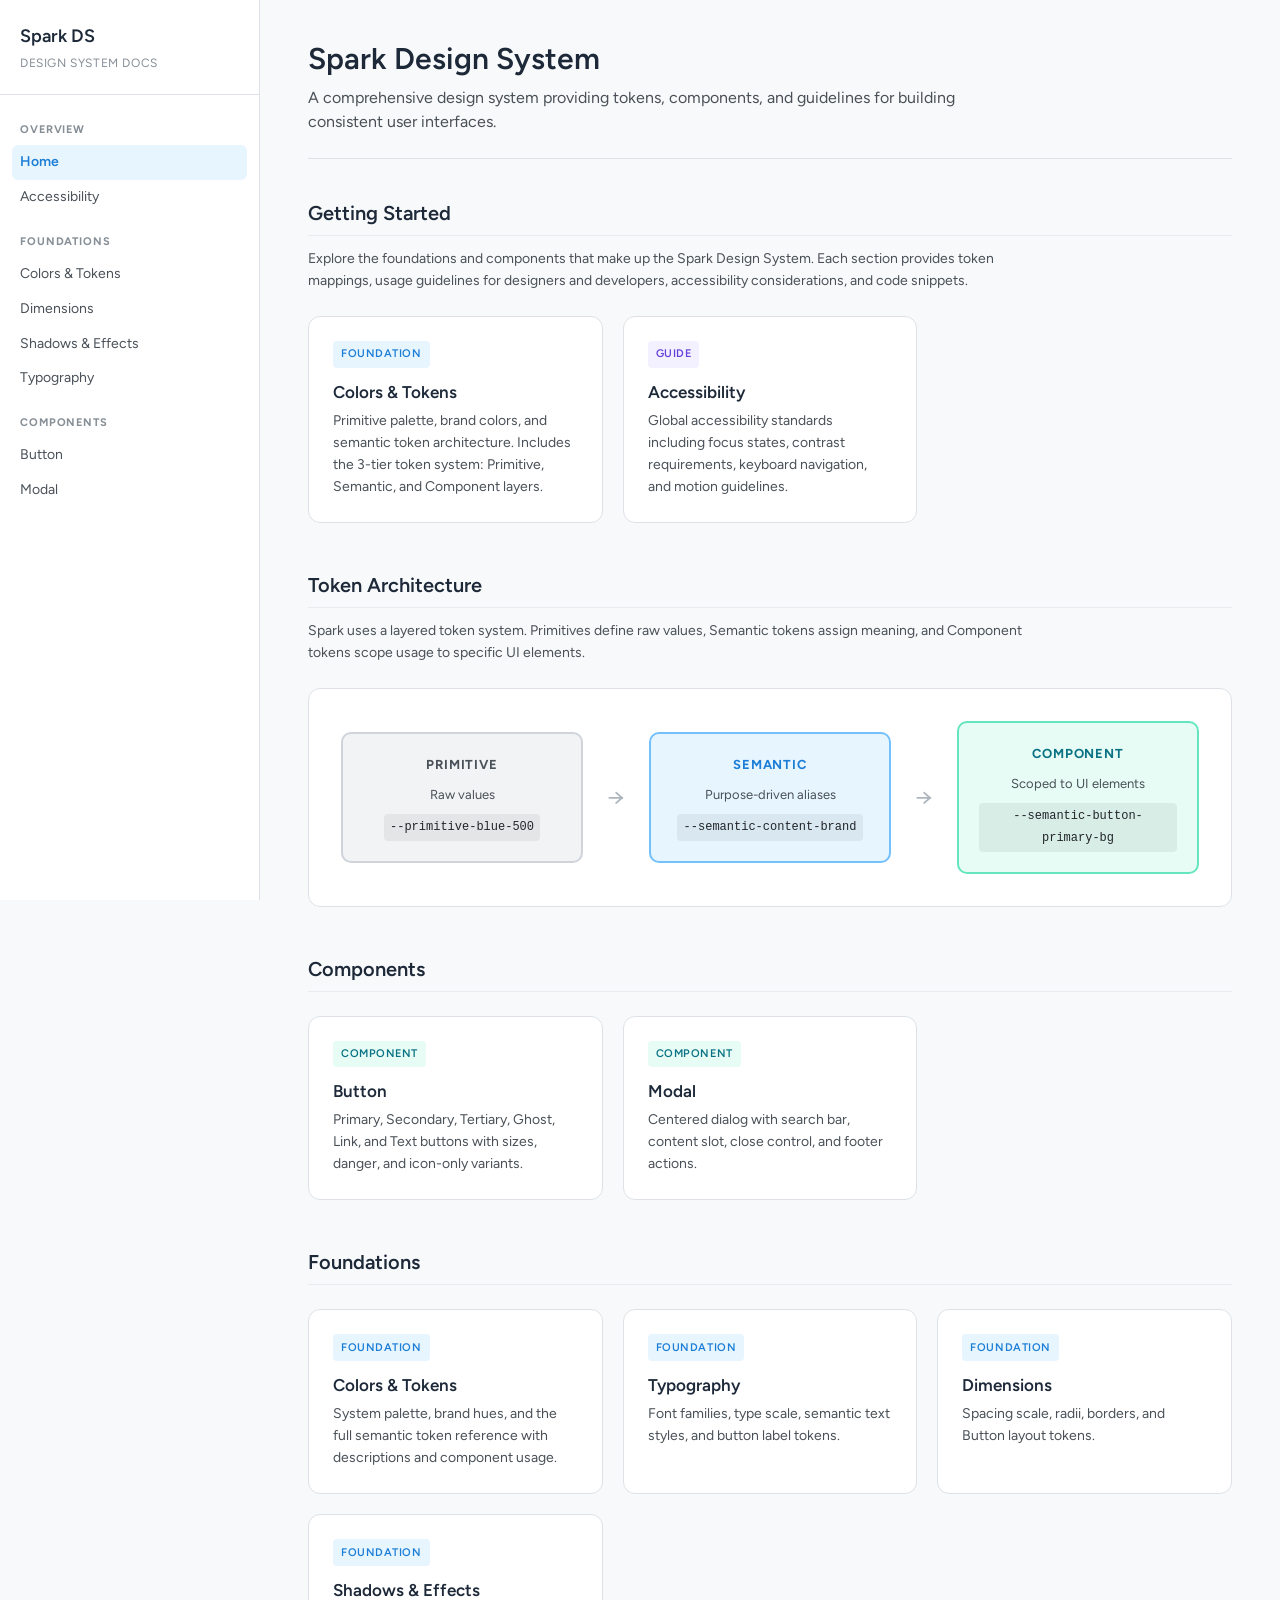
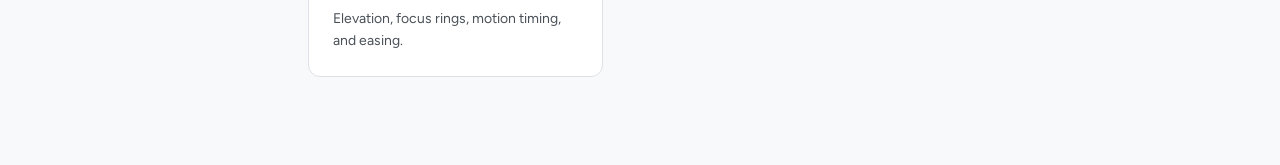
==== commit 231c9c44: "Document Modal component and expand DS docs with icon naming rules. Adds modal.html, sidebar links, " ====
--- a/index.html
+++ b/index.html
@@ -11,9 +11,7 @@
   <a href="#main" class="skip-link">Skip to main content</a>
 
   <button class="sidebar-toggle" aria-label="Toggle navigation" aria-expanded="false">
-    <svg xmlns="http://www.w3.org/2000/svg" fill="none" viewBox="0 0 24 24" stroke="currentColor" stroke-width="2">
-      <path stroke-linecap="round" stroke-linejoin="round" d="M4 6h16M4 12h16M4 18h16"/>
-    </svg>
+    <svg xmlns="http://www.w3.org/2000/svg" viewBox="0 0 15.1035 11.0996" fill="none" aria-hidden="true"><path id="Vector" d="M14.6035 10.0996C14.8796 10.0996 15.1034 10.3236 15.1035 10.5996C15.1035 10.8757 14.8796 11.0996 14.6035 11.0996H0.5C0.224022 11.0994 0 10.8756 0 10.5996C8.38968e-05 10.3237 0.224074 10.0998 0.5 10.0996H14.6035ZM14.6035 5.0498C14.8796 5.04982 15.1035 5.27367 15.1035 5.5498C15.1035 5.82593 14.8796 6.04978 14.6035 6.0498H0.5C0.224022 6.04961 0 5.82583 0 5.5498C0 5.27378 0.224022 5.05 0.5 5.0498H14.6035ZM14.6035 0C14.8795 2.00931e-05 15.1034 0.223996 15.1035 0.5C15.1035 0.77613 14.8796 0.99998 14.6035 1H0.5C0.224023 0.999806 0 0.776023 0 0.5C0.000147373 0.224102 0.224113 0.000193524 0.5 0H14.6035Z" fill="currentColor"/></svg>
   </button>
 
   <div class="site-wrapper">
@@ -38,6 +36,7 @@
         <div class="sidebar-section">
           <div class="sidebar-section-title">Components</div>
           <a href="button.html" class="sidebar-link">Button</a>
+          <a href="modal.html" class="sidebar-link">Modal</a>
         </div>
       </nav>
     </aside>
@@ -93,6 +92,22 @@
       </div>
 
       <div class="doc-section">
+        <h2>Components</h2>
+        <div class="home-grid">
+          <a href="button.html" class="home-card">
+            <span class="card-tag card-tag-component">Component</span>
+            <h3>Button</h3>
+            <p>Primary, Secondary, Tertiary, Ghost, Link, and Text buttons with sizes, danger, and icon-only variants.</p>
+          </a>
+          <a href="modal.html" class="home-card">
+            <span class="card-tag card-tag-component">Component</span>
+            <h3>Modal</h3>
+            <p>Centered dialog with search bar, content slot, close control, and footer actions.</p>
+          </a>
+        </div>
+      </div>
+
+      <div class="doc-section">
         <h2>Foundations</h2>
         <div class="home-grid">
           <a href="colors.html" class="home-card">
--- a/css/tokens.css
+++ b/css/tokens.css
@@ -1,3 +1,5 @@
+@import url("https://fonts.googleapis.com/css2?family=Figtree:wght@400;500;600;700&display=swap");
+
 :root {
   /* ============================================
      PRIMITIVE / SYSTEM COLORS
@@ -18,12 +20,25 @@
   --primitive-neutral-900: #212529;
   --primitive-neutral-1000: #000000;
 
-  /* Blue */
+  /* Strong body / button label ink (Spark DS) */
+  --primitive-neutral-ink: #1A1B23;
+  --primitive-neutral-border-muted: #E2E2E9;
+
+  /* Blue (Spark interactive ramp; aligns Button / Action in Figma) */
   --primitive-blue-100: #D0EBFF;
   --primitive-blue-200: #A5D8FF;
   --primitive-blue-300: #74C0FC;
   --primitive-blue-400: #339AF0;
-  --primitive-blue-500: #1C7ED6;
+  --primitive-blue-500: #008EF5;
+  --primitive-blue-600: #376BBD;
+
+  /* Focus tint / secondary hover surface */
+  --primitive-blue-focus-tint: #ECF4FE;
+
+  /* Primary danger fill (Button danger in Spark DS) */
+  --primitive-red-danger-primary: #EF0B17;
+  --primitive-red-danger-hover: #d60a15;
+  --primitive-red-danger-pressed: #bf0912;
 
   /* Deep Blue */
   --primitive-deep-blue-100: #D0D5DD;
@@ -94,7 +109,7 @@
   --brand-blue-200: #A5D8FF;
   --brand-blue-300: #74C0FC;
   --brand-blue-400: #339AF0;
-  --brand-blue-500: #1C7ED6;
+  --brand-blue-500: #008EF5;
 
   --brand-deep-blue-100: #D0D5DD;
   --brand-deep-blue-200: #98A2B3;
@@ -156,18 +171,18 @@
 
   /* Action / Primary */
   --semantic-action-primary-bg-default: var(--primitive-blue-500);
-  --semantic-action-primary-bg-hover: var(--primitive-blue-400);
-  --semantic-action-primary-bg-click-on: var(--primitive-blue-500);
+  --semantic-action-primary-bg-hover: var(--primitive-blue-600);
+  --semantic-action-primary-bg-click-on: var(--primitive-blue-600);
   --semantic-action-primary-bg-inverse: var(--primitive-neutral-0);
   --semantic-action-primary-border-default: var(--primitive-neutral-300);
   --semantic-action-primary-border-hover: var(--primitive-blue-500);
-  --semantic-action-primary-border-click-on: var(--primitive-blue-400);
-  --semantic-action-primary-border-focus: var(--primitive-blue-300);
+  --semantic-action-primary-border-click-on: var(--primitive-blue-500);
+  --semantic-action-primary-border-focus: var(--primitive-blue-focus-tint);
   --semantic-action-primary-content-on-surface: var(--primitive-neutral-900);
   --semantic-action-primary-content-on-surface-subtle: var(--primitive-neutral-600);
   --semantic-action-primary-content-on-surface-inverse: var(--primitive-neutral-0);
   --semantic-action-primary-content-on-surface-active: var(--primitive-blue-500);
-  --semantic-action-primary-content-on-surface-hover: var(--primitive-blue-400);
+  --semantic-action-primary-content-on-surface-hover: var(--primitive-blue-600);
 
   /* Action / Secondary */
   --semantic-action-secondary-bg-default: var(--primitive-neutral-0);
@@ -193,34 +208,34 @@
 
   /* Button / Primary */
   --semantic-button-primary-bg-default: var(--primitive-blue-500);
-  --semantic-button-primary-bg-hover-click-on: var(--primitive-blue-400);
+  --semantic-button-primary-bg-hover-click-on: var(--primitive-blue-600);
   --semantic-button-primary-content-on-surface: var(--primitive-neutral-0);
 
   /* Button / Secondary */
   --semantic-button-secondary-bg-default: var(--primitive-neutral-0);
-  --semantic-button-secondary-bg-hover: var(--primitive-neutral-50);
+  --semantic-button-secondary-bg-hover: var(--primitive-blue-focus-tint);
   --semantic-button-secondary-bg-click-on: var(--primitive-neutral-100);
-  --semantic-button-secondary-border: var(--primitive-neutral-300);
+  --semantic-button-secondary-border: var(--primitive-blue-500);
   --semantic-button-secondary-border-hover: var(--primitive-blue-500);
-  --semantic-button-secondary-content-on-surface: var(--primitive-neutral-900);
+  --semantic-button-secondary-content-on-surface: var(--primitive-blue-500);
 
   /* Button / Tertiary */
   --semantic-button-tertiary-bg-default: var(--primitive-neutral-0);
   --semantic-button-tertiary-bg-click-on: var(--primitive-neutral-100);
-  --semantic-button-tertiary-border: var(--primitive-neutral-200);
-  --semantic-button-tertiary-content-on-surface: var(--primitive-neutral-700);
+  --semantic-button-tertiary-border: var(--primitive-neutral-border-muted);
+  --semantic-button-tertiary-content-on-surface: var(--primitive-neutral-ink);
   --semantic-button-tertiary-content-on-surface-hover-click-on: var(--primitive-blue-500);
 
   /* Button / Tertiary Icon Button */
   --semantic-button-tertiary-icon-button-bg-default: var(--primitive-neutral-0);
   --semantic-button-tertiary-icon-button-bg-hover: var(--primitive-neutral-100);
   --semantic-button-tertiary-icon-button-bg-click-on: var(--primitive-neutral-200);
-  --semantic-button-tertiary-icon-button-content-on-surface: var(--primitive-neutral-700);
+  --semantic-button-tertiary-icon-button-content-on-surface: var(--primitive-neutral-ink);
 
   /* Button / Ghost */
   --semantic-button-ghost-bg-hover: var(--primitive-neutral-50);
   --semantic-button-ghost-bg-click-on: var(--primitive-neutral-100);
-  --semantic-button-ghost-content-on-surface-default: var(--primitive-neutral-900);
+  --semantic-button-ghost-content-on-surface-default: var(--primitive-blue-500);
 
   /* Button / Ghost Danger */
   --semantic-button-ghost-danger-bg-surface: var(--primitive-red-100);
@@ -230,23 +245,23 @@
 
   /* Button / Link */
   --semantic-button-link-content-on-surface-default: var(--primitive-blue-500);
-  --semantic-button-link-content-on-surface-hover-focused-click-on: var(--primitive-blue-400);
+  --semantic-button-link-content-on-surface-hover-focused-click-on: var(--primitive-blue-600);
 
   /* Button / Text */
   --semantic-button-text-bg-hover: var(--primitive-neutral-50);
   --semantic-button-text-bg-click-on: var(--primitive-neutral-100);
-  --semantic-button-text-content-on-surface-default: var(--primitive-neutral-700);
+  --semantic-button-text-content-on-surface-default: var(--primitive-neutral-ink);
   --semantic-button-text-content-on-surface-hover: var(--primitive-neutral-800);
-  --semantic-button-text-content-on-surface-click-on: var(--primitive-neutral-700);
+  --semantic-button-text-content-on-surface-click-on: var(--primitive-neutral-ink);
 
   /* Button / Disabled */
   --semantic-button-disabled-bg: var(--primitive-neutral-100);
   --semantic-button-disabled-content-on-action: var(--primitive-neutral-400);
 
   /* Button / Primary Danger */
-  --semantic-button-primary-danger-bg-default: var(--primitive-red-500);
-  --semantic-button-primary-danger-bg-hover: var(--primitive-red-600);
-  --semantic-button-primary-danger-bg-click-on: var(--primitive-red-700);
+  --semantic-button-primary-danger-bg-default: var(--primitive-red-danger-primary);
+  --semantic-button-primary-danger-bg-hover: var(--primitive-red-danger-hover);
+  --semantic-button-primary-danger-bg-click-on: var(--primitive-red-danger-pressed);
   --semantic-button-primary-danger-content-on-surface: var(--primitive-neutral-0);
 
   /* Button / Secondary Danger */
@@ -263,7 +278,7 @@
   --semantic-button-notification-content-on-surface-disabled: var(--primitive-neutral-400);
 
   /* Button / Focus */
-  --semantic-button-border-focus: var(--primitive-blue-300);
+  --semantic-button-border-focus: var(--primitive-blue-focus-tint);
 
   /* ============================================
      SEMANTIC TOKENS - FEEDBACK
@@ -332,7 +347,7 @@
      Base type scale and families
      ============================================ */
 
-  --primitive-font-family-sans: system-ui, -apple-system, BlinkMacSystemFont, "Segoe UI", Roboto, "Helvetica Neue", Arial, sans-serif;
+  --primitive-font-family-sans: "Figtree", system-ui, -apple-system, BlinkMacSystemFont, "Segoe UI", Roboto, "Helvetica Neue", Arial, sans-serif;
   --primitive-font-family-mono: ui-monospace, "SF Mono", "Fira Code", Menlo, Consolas, monospace;
 
   --primitive-font-size-10: 0.625rem;
@@ -342,7 +357,10 @@
   --primitive-font-size-14: 0.875rem;
   --primitive-font-size-16: 1rem;
   --primitive-font-size-18: 1.125rem;
+  --primitive-font-size-20: 1.25rem;
   --primitive-font-size-24: 1.5rem;
+  --primitive-font-size-30: 1.875rem;
+  --primitive-font-size-38: 2.375rem;
 
   --primitive-font-weight-regular: 400;
   --primitive-font-weight-medium: 500;
@@ -354,6 +372,11 @@
   --primitive-line-height-snug: 1.35;
   --primitive-line-height-normal: 1.5;
 
+  /* Fixed line heights: Spark DS type ramp (Figma Typography; matches button/detail/base/lead rows) */
+  --primitive-line-height-button-detail: 18px;
+  --primitive-line-height-button-base: 22px;
+  --primitive-line-height-button-lead: 24px;
+
   --primitive-letter-spacing-tight: -0.01em;
   --primitive-letter-spacing-none: 0;
   --primitive-letter-spacing-wide: 0.02em;
@@ -366,24 +389,66 @@
   --semantic-typography-body-font-family: var(--primitive-font-family-sans);
   --semantic-typography-body-sm-font-size: var(--primitive-font-size-13);
   --semantic-typography-body-md-font-size: var(--primitive-font-size-14);
-  --semantic-typography-body-line-height: var(--primitive-line-height-normal);
+  /* Default UI reading line matches Figma Base (14px / 22px) */
+  --semantic-typography-body-line-height: var(--primitive-line-height-button-base);
+
+  /* Figma: Paragraph row (16px / 24px, weights 400–700) */
+  --semantic-typography-body-lg-font-size: var(--primitive-font-size-16);
+  --semantic-typography-body-lg-line-height: var(--primitive-line-height-button-lead);
+  /* Aliases for Figma naming */
+  --semantic-typography-body-base-font-size: var(--primitive-font-size-14);
+  --semantic-typography-body-base-line-height: var(--primitive-line-height-button-base);
+  --semantic-typography-detail-font-size: var(--primitive-font-size-12);
+  --semantic-typography-detail-line-height: var(--primitive-line-height-button-detail);
 
   --semantic-typography-heading-font-family: var(--primitive-font-family-sans);
   --semantic-typography-heading-font-weight: var(--primitive-font-weight-semibold);
   --semantic-typography-heading-line-height: var(--primitive-line-height-tight);
 
+  /* Display headings in Figma: Semibold, sizes top to bottom */
+  --semantic-typography-heading-1-font-size: var(--primitive-font-size-38);
+  --semantic-typography-heading-1-line-height: 46px;
+  --semantic-typography-heading-2-font-size: var(--primitive-font-size-30);
+  --semantic-typography-heading-2-line-height: 38px;
+  --semantic-typography-heading-3-font-size: var(--primitive-font-size-24);
+  --semantic-typography-heading-3-line-height: 32px;
+  --semantic-typography-heading-4-font-size: var(--primitive-font-size-20);
+  --semantic-typography-heading-4-line-height: 28px;
+  --semantic-typography-heading-5-font-size: var(--primitive-font-size-18);
+  --semantic-typography-heading-5-line-height: 24px;
+
+  /* Figma uniq: table header caps (Detail semibold, uppercase) */
+  --semantic-typography-table-header-caps-font-size: var(--primitive-font-size-12);
+  --semantic-typography-table-header-caps-font-weight: var(--primitive-font-weight-semibold);
+  --semantic-typography-table-header-caps-line-height: var(--primitive-line-height-button-detail);
+  --semantic-typography-table-header-caps-text-transform: uppercase;
+
   --semantic-typography-code-font-family: var(--primitive-font-family-mono);
 
   --semantic-typography-label-font-weight: var(--primitive-font-weight-semibold);
   --semantic-typography-label-letter-spacing: var(--primitive-letter-spacing-wide);
 
   --semantic-typography-button-font-family: var(--primitive-font-family-sans);
-  --semantic-typography-button-font-weight: var(--primitive-font-weight-semibold);
-  --semantic-typography-button-line-height: var(--primitive-line-height-none);
-  --semantic-typography-button-tiny-font-size: var(--primitive-font-size-11);
-  --semantic-typography-button-small-font-size: var(--primitive-font-size-12);
-  --semantic-typography-button-medium-font-size: var(--primitive-font-size-13);
-  --semantic-typography-button-large-font-size: var(--primitive-font-size-14);
+  /* Fallback when a size class does not set weight (prefer size tokens below). */
+  --semantic-typography-button-font-weight: var(--primitive-font-weight-medium);
+  --semantic-typography-button-line-height: var(--primitive-line-height-button-base);
+
+  --semantic-typography-button-tiny-font-size: var(--primitive-font-size-12);
+  --semantic-typography-button-tiny-font-weight: var(--primitive-font-weight-regular);
+  --semantic-typography-button-tiny-line-height: var(--primitive-line-height-button-detail);
+
+  --semantic-typography-button-small-font-size: var(--primitive-font-size-14);
+  --semantic-typography-button-small-font-weight: var(--primitive-font-weight-regular);
+  --semantic-typography-button-small-line-height: var(--primitive-line-height-button-base);
+
+  --semantic-typography-button-medium-font-size: var(--primitive-font-size-14);
+  --semantic-typography-button-medium-font-weight: var(--primitive-font-weight-medium);
+  --semantic-typography-button-medium-line-height: var(--primitive-line-height-button-base);
+  --semantic-typography-button-medium-font-weight-active: var(--primitive-font-weight-semibold);
+
+  --semantic-typography-button-large-font-size: var(--primitive-font-size-16);
+  --semantic-typography-button-large-font-weight: var(--primitive-font-weight-regular);
+  --semantic-typography-button-large-line-height: var(--primitive-line-height-button-lead);
 
   /* ============================================
      PRIMITIVE DIMENSIONS
@@ -419,24 +484,26 @@
   --semantic-button-height-medium: 36px;
   --semantic-button-height-large: 40px;
 
-  --semantic-button-padding-x-tiny: var(--primitive-space-2);
-  --semantic-button-padding-x-small: 12px;
+  --semantic-button-padding-x-tiny: var(--primitive-space-3);
+  --semantic-button-padding-x-small: var(--primitive-space-3);
   --semantic-button-padding-x-medium: var(--primitive-space-4);
-  --semantic-button-padding-x-large: var(--primitive-space-5);
-
-  --semantic-button-gap-icon-label-tiny: var(--primitive-space-1);
-  --semantic-button-gap-icon-label-small: 6px;
-  --semantic-button-gap-icon-label-medium: var(--primitive-space-2);
-  --semantic-button-gap-icon-label-large: var(--primitive-space-2);
-
-  --semantic-button-border-radius-small: var(--primitive-radius-sm);
+  --semantic-button-padding-x-large: var(--primitive-space-4);
+
+  --semantic-button-gap-icon-label-tiny: var(--primitive-space-2);
+  --semantic-button-gap-icon-label-small: var(--primitive-space-2);
+  --semantic-button-gap-icon-label-medium: var(--primitive-space-3);
+  --semantic-button-gap-icon-label-large: var(--primitive-space-3);
+
+  /* Main Button uses 8px radius through medium; large tier uses 12px in Figma */
+  --semantic-button-border-radius-small: var(--primitive-radius-md);
   --semantic-button-border-radius-medium: var(--primitive-radius-md);
+  --semantic-button-border-radius-large: var(--primitive-radius-lg);
 
   --semantic-button-icon-size-inline: 16px;
   --semantic-button-icon-size-tiny: 14px;
   --semantic-button-icon-size-small: 14px;
-  --semantic-button-icon-size-medium: 16px;
-  --semantic-button-icon-size-large: 16px;
+  --semantic-button-icon-size-medium: 24px;
+  --semantic-button-icon-size-large: 24px;
 
   /* ============================================
      PRIMITIVE SHADOWS & EFFECTS
@@ -474,4 +541,72 @@
     color var(--primitive-duration-fast) var(--primitive-easing-standard),
     border-color var(--primitive-duration-fast) var(--primitive-easing-standard),
     box-shadow var(--primitive-duration-fast) var(--primitive-easing-standard);
+
+  /* ============================================
+     SEMANTIC TOKENS - COMPONENT MODAL
+     Overlay dialog with header, search, slot, footer
+     ============================================ */
+
+  --semantic-modal-overlay-bg: color-mix(in srgb, var(--primitive-neutral-700) 30%, transparent);
+  --semantic-modal-panel-bg: var(--semantic-surface-white);
+  --semantic-modal-panel-shadow: var(--semantic-shadow-overlay);
+  --semantic-modal-panel-radius: var(--primitive-radius-lg);
+  --semantic-modal-panel-width: 691px;
+  --semantic-modal-panel-max-width: calc(100vw - 2 * var(--primitive-space-6));
+  --semantic-modal-padding-x: var(--primitive-space-6);
+  --semantic-modal-header-padding-y: var(--primitive-space-4);
+  --semantic-modal-footer-padding-y: var(--primitive-space-4);
+  --semantic-modal-footer-gap: var(--primitive-space-3);
+  --semantic-modal-header-gap: var(--primitive-space-6);
+  --semantic-modal-section-gap: var(--primitive-space-3);
+  --semantic-modal-body-min-height: 307px;
+  --semantic-modal-close-size: 28px;
+  --semantic-modal-z-index: 1000;
+
+  --semantic-modal-title-font-family: var(--semantic-typography-heading-font-family);
+  --semantic-modal-title-font-size: var(--semantic-typography-heading-5-font-size);
+  --semantic-modal-title-font-weight: var(--semantic-typography-heading-font-weight);
+  --semantic-modal-title-line-height: var(--semantic-typography-heading-5-line-height);
+  --semantic-modal-title-color: var(--semantic-content-primary);
+
+  --semantic-modal-subtitle-font-family: var(--semantic-typography-body-font-family);
+  --semantic-modal-subtitle-font-size: var(--semantic-typography-body-base-font-size);
+  --semantic-modal-subtitle-font-weight: var(--primitive-font-weight-regular);
+  --semantic-modal-subtitle-line-height: var(--semantic-typography-body-base-line-height);
+  --semantic-modal-subtitle-color: var(--semantic-content-secondary);
+
+  --semantic-modal-slot-bg: var(--semantic-surface-muted);
+  --semantic-modal-slot-border: var(--semantic-border-default);
+  --semantic-modal-slot-min-height: var(--semantic-modal-body-min-height);
+
+  --semantic-motion-modal-transition: opacity var(--primitive-duration-normal) var(--primitive-easing-standard),
+    visibility var(--primitive-duration-normal) var(--primitive-easing-standard);
+
+  /* ============================================
+     SEMANTIC TOKENS - COMPONENT SEARCH INPUT
+     Search field used in Modal and filters
+     ============================================ */
+
+  --semantic-search-input-height-medium: 36px;
+  --semantic-search-input-padding-x: var(--primitive-space-3);
+  --semantic-search-input-gap: var(--primitive-space-2);
+  --semantic-search-input-border-radius: var(--primitive-radius-md);
+  --semantic-search-input-border-width: var(--primitive-border-width-1);
+  --semantic-search-input-border-color: var(--semantic-border-default);
+  --semantic-search-input-border-color-hover: var(--semantic-action-primary-border-hover);
+  --semantic-search-input-border-color-focus: var(--semantic-action-primary-border-focus);
+  --semantic-search-input-bg: var(--semantic-action-secondary-bg-default);
+  --semantic-search-input-bg-hover: var(--semantic-action-secondary-bg-hover);
+  --semantic-search-input-text-color: var(--semantic-content-primary);
+  --semantic-search-input-placeholder-color: var(--semantic-action-primary-content-on-surface-subtle);
+  --semantic-search-input-icon-size: 16px;
+  --semantic-search-input-icon-color: var(--semantic-action-primary-content-on-surface-subtle);
+  --semantic-search-input-font-family: var(--semantic-typography-body-font-family);
+  --semantic-search-input-font-size: var(--semantic-typography-body-base-font-size);
+  --semantic-search-input-font-weight: var(--primitive-font-weight-regular);
+  --semantic-search-input-line-height: var(--semantic-typography-body-base-line-height);
+
+  --semantic-motion-search-input-transition: border-color var(--primitive-duration-fast) var(--primitive-easing-standard),
+    background var(--primitive-duration-fast) var(--primitive-easing-standard),
+    box-shadow var(--primitive-duration-fast) var(--primitive-easing-standard);
 }
--- a/css/styles.css
+++ b/css/styles.css
@@ -79,10 +79,11 @@
 }
 
 .sidebar-header h1 {
-  font-size: 1.125rem;
-  font-weight: 700;
+  font-family: var(--semantic-typography-heading-font-family);
+  font-size: var(--semantic-typography-heading-5-font-size);
+  font-weight: var(--semantic-typography-heading-font-weight);
+  line-height: var(--semantic-typography-heading-5-line-height);
   color: #1D2939;
-  line-height: 1.3;
 }
 
 .sidebar-header .subtitle {
@@ -181,14 +182,17 @@
 }
 
 .page-header h1 {
-  font-size: 2rem;
-  font-weight: 700;
+  font-family: var(--semantic-typography-heading-font-family);
+  font-size: var(--semantic-typography-heading-2-font-size);
+  font-weight: var(--semantic-typography-heading-font-weight);
+  line-height: var(--semantic-typography-heading-2-line-height);
   color: #1D2939;
-  line-height: 1.2;
 }
 
 .page-header p {
-  font-size: 1.0625rem;
+  font-size: var(--semantic-typography-body-lg-font-size);
+  font-weight: var(--primitive-font-weight-regular);
+  line-height: var(--semantic-typography-body-lg-line-height);
   color: #495057;
   margin-top: 0.5rem;
   max-width: 680px;
@@ -203,8 +207,10 @@
 }
 
 .doc-section h2 {
-  font-size: 1.5rem;
-  font-weight: 700;
+  font-family: var(--semantic-typography-heading-font-family);
+  font-size: var(--semantic-typography-heading-4-font-size);
+  font-weight: var(--semantic-typography-heading-font-weight);
+  line-height: var(--semantic-typography-heading-4-line-height);
   color: #1D2939;
   margin-bottom: 0.75rem;
   padding-bottom: 0.5rem;
@@ -212,8 +218,10 @@
 }
 
 .doc-section h3 {
-  font-size: 1.125rem;
-  font-weight: 600;
+  font-family: var(--semantic-typography-heading-font-family);
+  font-size: var(--semantic-typography-heading-5-font-size);
+  font-weight: var(--semantic-typography-heading-font-weight);
+  line-height: var(--semantic-typography-heading-5-line-height);
   color: #344054;
   margin-bottom: 0.5rem;
   margin-top: 1.5rem;
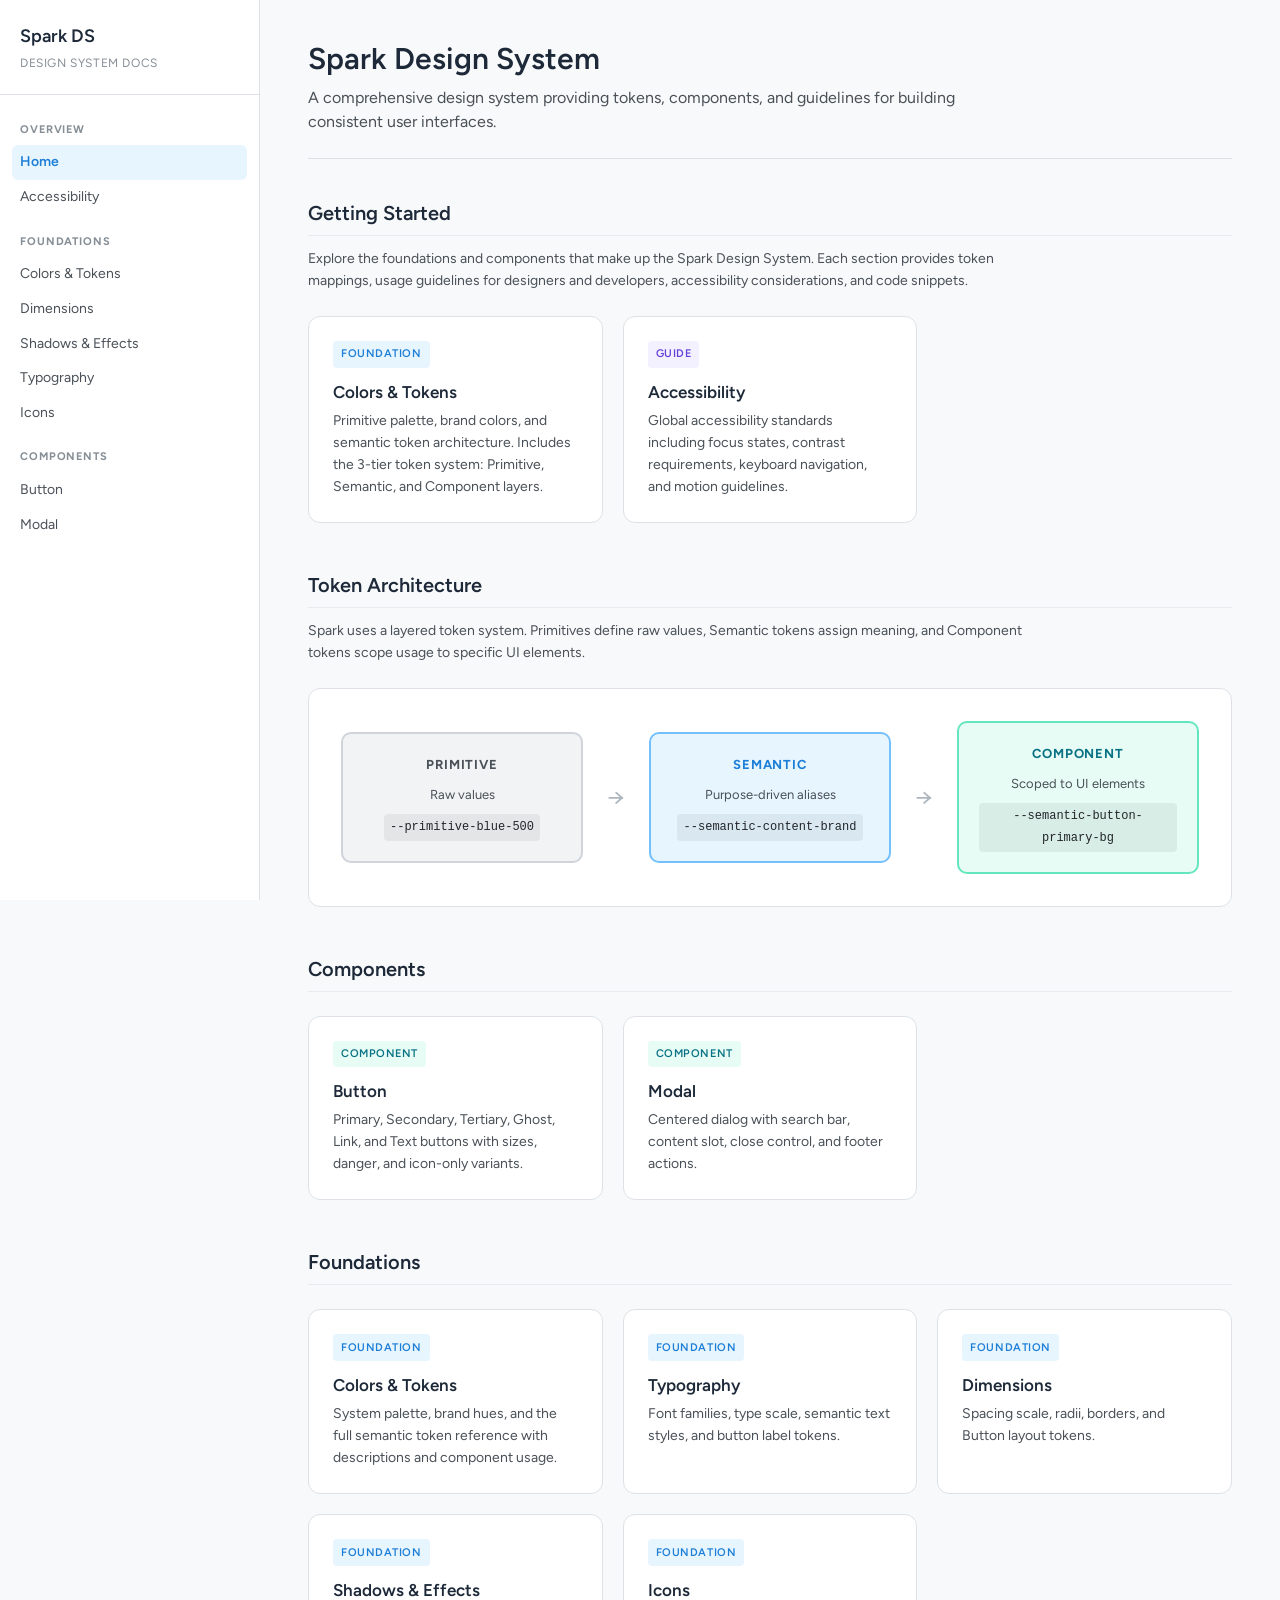
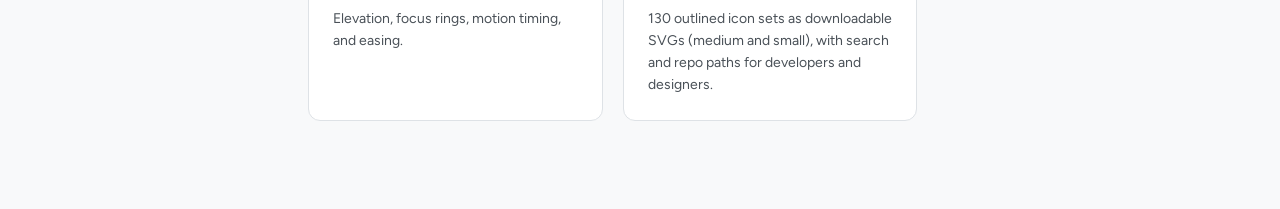
==== commit 88f72b37: "Add Icons docs page with searchable SVG gallery. Developers and designers can browse, download, and " ====
--- a/index.html
+++ b/index.html
@@ -32,6 +32,7 @@
           <a href="dimensions.html" class="sidebar-link">Dimensions</a>
           <a href="shadows-effects.html" class="sidebar-link">Shadows &amp; Effects</a>
           <a href="typography.html" class="sidebar-link">Typography</a>
+          <a href="icons.html" class="sidebar-link">Icons</a>
         </div>
         <div class="sidebar-section">
           <div class="sidebar-section-title">Components</div>
@@ -130,6 +131,11 @@
             <h3>Shadows &amp; Effects</h3>
             <p>Elevation, focus rings, motion timing, and easing.</p>
           </a>
+          <a href="icons.html" class="home-card">
+            <span class="card-tag card-tag-foundation">Foundation</span>
+            <h3>Icons</h3>
+            <p>130 outlined icon sets as downloadable SVGs (medium and small), with search and repo paths for developers and designers.</p>
+          </a>
         </div>
       </div>
     </main>
--- a/css/styles.css
+++ b/css/styles.css
@@ -909,3 +909,116 @@
     padding: 0.5rem 0.625rem;
   }
 }
+
+/* ============================================
+   ICON LIBRARY (icons.html)
+   ============================================ */
+
+.icon-size-toggle {
+  display: flex;
+  flex-wrap: wrap;
+  gap: 0.5rem;
+  margin-bottom: 1rem;
+}
+
+.icon-size-toggle button {
+  padding: 0.375rem 0.75rem;
+  font-size: 0.8125rem;
+  font-weight: 500;
+  border: 1px solid #CED4DA;
+  border-radius: 8px;
+  background: #fff;
+  color: #495057;
+  cursor: pointer;
+  transition: background 0.15s ease, border-color 0.15s ease, color 0.15s ease;
+}
+
+.icon-size-toggle button:hover {
+  border-color: #ADB5BD;
+  background: #F8F9FA;
+}
+
+.icon-size-toggle button[aria-pressed="true"] {
+  border-color: #1C7ED6;
+  background: #E7F5FF;
+  color: #1864AB;
+}
+
+.icon-grid {
+  display: grid;
+  grid-template-columns: repeat(auto-fill, minmax(168px, 1fr));
+  gap: 0.75rem;
+}
+
+.icon-card {
+  border: 1px solid #E9ECEF;
+  border-radius: 10px;
+  background: #fff;
+  padding: 0.75rem;
+  display: flex;
+  flex-direction: column;
+  gap: 0.5rem;
+  transition: box-shadow 0.15s ease;
+}
+
+.icon-card:hover {
+  box-shadow: 0 2px 8px rgba(0, 0, 0, 0.08);
+}
+
+.icon-card-preview {
+  display: flex;
+  align-items: center;
+  justify-content: center;
+  min-height: 56px;
+  color: #212529;
+}
+
+.icon-card-preview svg {
+  display: block;
+  width: var(--semantic-button-icon-size-medium, 24px);
+  height: var(--semantic-button-icon-size-medium, 24px);
+}
+
+.icon-grid[data-size="small"] .icon-card-preview svg {
+  width: var(--semantic-button-icon-size-small, 16px);
+  height: var(--semantic-button-icon-size-small, 16px);
+}
+
+.icon-card-name {
+  font-size: 0.75rem;
+  font-weight: 600;
+  color: #344054;
+  word-break: break-word;
+}
+
+.icon-card-actions {
+  display: flex;
+  flex-wrap: wrap;
+  gap: 0.35rem;
+}
+
+.icon-card-actions a,
+.icon-card-actions button {
+  font-size: 0.6875rem;
+  padding: 0.25rem 0.5rem;
+  border-radius: 6px;
+  border: 1px solid #DEE2E6;
+  background: #F8F9FA;
+  color: #495057;
+  text-decoration: none;
+  cursor: pointer;
+  line-height: 1.3;
+}
+
+.icon-card-actions a:hover,
+.icon-card-actions button:hover {
+  background: #E9ECEF;
+}
+
+.icon-empty-state {
+  padding: 2rem;
+  text-align: center;
+  color: #868E96;
+  border: 1px dashed #CED4DA;
+  border-radius: 10px;
+}
